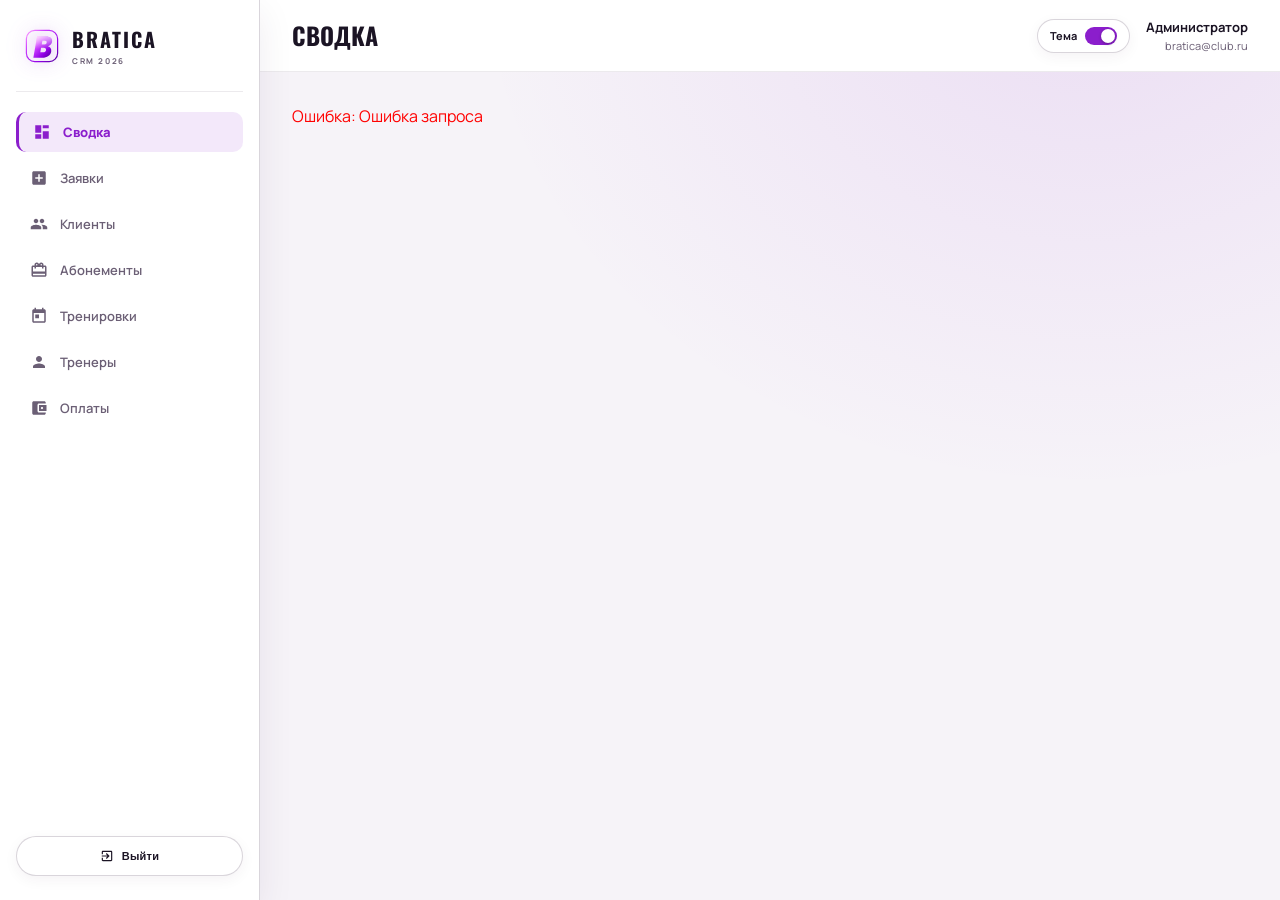
==== admin.html @ 7402205e "Update admin.html" ====
<!doctype html>
<html lang="ru" data-theme="dark">
<head>
<meta charset="utf-8">
<meta name="viewport" content="width=device-width,initial-scale=1">
<title>BRATICA CRM — Управление клубом</title>
<link rel="preconnect" href="https://fonts.googleapis.com">
<link href="https://fonts.googleapis.com/css2?family=Manrope:wght@400;500;600;700;800&family=Oswald:wght@500;600;700&display=swap" rel="stylesheet">
<link rel="stylesheet" href="/static/bratica-2026.css">
<style>
:root { --admin-sidebar-w: 260px; }
body.admin-body { display: flex; min-height: 100vh; margin: 0; background: var(--bg); color: var(--text); overflow-x: hidden; }
.side { width: var(--admin-sidebar-w); flex: none; background: var(--surface); border-right: 1px solid var(--line-strong); display: flex; flex-direction: column; padding: 24px 16px; min-height: 100vh; position: sticky; top: 0; box-shadow: var(--shadow-md); z-index: 20; }
.side-brand { display: flex; align-items: center; gap: 12px; text-decoration: none; color: var(--text); font-family: 'Oswald', sans-serif; font-size: 20px; font-weight: 700; letter-spacing: 0.1em; padding: 0 8px 24px; border-bottom: 1px solid var(--line); }
.side-brand img { width: 36px; height: 36px; filter: drop-shadow(0 0 10px var(--accent-glow)); }
.side-nav { display: flex; flex-direction: column; gap: 6px; margin-top: 20px; flex: 1; }
.side-nav button { display: flex; align-items: center; gap: 12px; width: 100%; padding: 11px 14px; background: transparent; border: 0; border-radius: var(--radius-sm); color: var(--muted); font-family: inherit; font-size: 13px; font-weight: 600; cursor: pointer; text-align: left; transition: all 0.2s var(--ease); }
.side-nav button:hover { background: var(--surface-2); color: var(--text); }
.side-nav button.active { background: var(--accent-soft) !important; color: var(--accent) !important; font-weight: 800; border-left: 3px solid var(--accent); }
.side-nav button svg { width: 18px; height: 18px; flex: none; fill: currentColor; }
.main-area { flex: 1; min-width: 0; display: flex; flex-direction: column; }
.top-bar { height: 72px; display: flex; align-items: center; justify-content: space-between; padding: 0 32px; border-bottom: 1px solid var(--line); background: var(--header-bg); position: sticky; top: 0; z-index: 10; backdrop-filter: blur(12px); }
.content-box { padding: 32px; flex: 1; }
.user-panel { display: flex; align-items: center; gap: 16px; }
.user-info { display: flex; flex-direction: column; text-align: right; font-size: 12px; }
.user-info b { color: var(--text); font-size: 13px; }
.user-info span { color: var(--muted); font-size: 11px; }

/* Кастомные SVG-иконки для действий в таблицах */
.icon-btn {
  display: inline-flex;
  align-items: center;
  justify-content: center;
  width: 34px;
  height: 34px;
  border-radius: var(--radius-sm);
  background: var(--surface-2);
  border: 1px solid var(--line-strong);
  color: var(--text);
  cursor: pointer;
  transition: all 0.2s var(--ease);
}
.icon-btn:hover {
  background: var(--accent-soft);
  border-color: var(--accent);
  color: var(--accent);
  transform: translateY(-1px);
}
.icon-btn svg {
  width: 16px;
  height: 16px;
  fill: currentColor;
}

.dash-grid { display: grid; grid-template-columns: repeat(auto-fit, minmax(200px, 1fr)); gap: 16px; margin-bottom: 30px; }
.dash-card { background: var(--surface); border: 1px solid var(--line-strong); border-radius: var(--radius-md); padding: 20px; box-shadow: var(--shadow-sm); transition: transform 0.2s var(--ease); }
.dash-card:hover { transform: translateY(-2px); border-color: var(--accent); }
.dash-card small { font-size: 11px; color: var(--muted); font-weight: 700; text-transform: uppercase; letter-spacing: 0.05em; display: flex; align-items: center; gap: 8px; }
.dash-card small svg { width: 14px; height: 14px; fill: var(--accent); }
.dash-card b { display: block; font-family: 'Oswald', sans-serif; font-size: 32px; margin-top: 8px; color: var(--accent); }

.table-wrap { border: 1px solid var(--line-strong); border-radius: var(--radius-md); background: var(--surface); box-shadow: var(--shadow-md); overflow: hidden; }
.table { width: 100%; border-collapse: collapse; text-align: left; font-size: 13px; }
.table th { background: var(--surface-2); color: var(--accent); padding: 14px 18px; font-weight: 800; text-transform: uppercase; font-size: 11px; letter-spacing: 0.05em; border-bottom: 1px solid var(--line); }
.table td { padding: 14px 18px; border-bottom: 1px solid var(--line); color: var(--text); }
.table tbody tr:hover { background: var(--accent-soft); }

.modal-overlay { position: fixed; inset: 0; background: rgba(0, 0, 0, 0.7); backdrop-filter: blur(6px); display: flex; align-items: center; justify-content: center; z-index: 100; padding: 20px; }
.modal-box { background: var(--surface); border: 1px solid var(--line-strong); border-radius: var(--radius-lg); width: min(540px, 100%); max-height: 90vh; overflow-y: auto; box-shadow: var(--shadow-lg); padding: 30px; }
.modal-head { display: flex; justify-content: space-between; align-items: center; margin-bottom: 22px; }
.modal-head h3 { margin: 0; font-family: 'Oswald', sans-serif; font-size: 24px; text-transform: uppercase; color: var(--text); }
.modal-close { background: transparent; border: 0; color: var(--muted); font-size: 22px; cursor: pointer; }

@media (max-width: 800px) {
  body.admin-body { flex-direction: column; }
  .side { width: 100%; min-height: auto; position: static; }
  .content-box { padding: 18px; }
  .top-bar { padding: 0 18px; }
}
</style>
</head>
<body class="admin-body">

<aside class="side">
  <a class="side-brand" href="#dashboard">
    <img src="/static/bratica-mark.svg" alt="BRATICA">
    <span>BRATICA<small style="display:block;font-size:8px;font-family:Manrope;color:var(--muted);letter-spacing:0.2em">CRM 2026</small></span>
  </a>

  <nav class="side-nav" id="adminMenu">
    <button class="active" data-section="dashboard">
      <svg viewBox="0 0 24 24"><path d="M3 13h8V3H3v10zm0 8h8v-6H3v6zm10 0h8V11h-8v10zm0-18v4h8V3h-8z"/></svg>
      Сводка
    </button>
    <button data-section="applications">
      <svg viewBox="0 0 24 24"><path d="M19 3H5c-1.1 0-2 .9-2 2v14c0 1.1.9 2 2 2h14c1.1 0 2-.9 2-2V5c0-1.1-.9-2-2-2zm-2 10h-4v4h-2v-4H7v-2h4V7h2v4h4v2z"/></svg>
      Заявки
    </button>
    <button data-section="clients">
      <svg viewBox="0 0 24 24"><path d="M16 11c1.66 0 2.99-1.34 2.99-3S17.66 5 16 5c-1.66 0-3 1.34-3 3s1.34 3 3 3zm-8 0c1.66 0 2.99-1.34 2.99-3S9.66 5 8 5C6.34 5 5 6.34 5 8s1.34 3 3 3zm0 2c-2.33 0-7 1.17-7 3.5V19h14v-2.5c0-2.33-4.67-3.5-7-3.5zm8 0c-.29 0-.62.02-.97.05 1.16.84 1.97 1.97 1.97 3.45V19h6v-2.5c0-2.33-4.67-3.5-7-3.5z"/></svg>
      Клиенты
    </button>
    <button data-section="subscriptions">
      <svg viewBox="0 0 24 24"><path d="M20 6h-2.18c.11-.31.18-.65.18-1 0-1.66-1.34-3-3-3-1.05 0-1.96.54-2.5 1.35l-.5.67-.5-.68C10.96 2.54 10.05 2 9 2 7.34 2 6 3.34 6 5c0 .35.07.69.18 1H4c-1.1 0-1.99.9-1.99 2L2 19c0 1.1.9 2 2 2h16c1.1 0 2-.9 2-2V8c0-1.1-.9-2-2-2zm-5-2c.55 0 1 .45 1 1s-.45 1-1 1-1-.45-1-1 .45-1 1-1zM9 4c.55 0 1 .45 1 1s-.45 1-1 1-1-.45-1-1 .45-1 1-1zm11 15H4v-2h16v2zm0-5H4V8h2v2h2V8h8v2h2V8h2v6z"/></svg>
      Абонементы
    </button>
    <button data-section="trainings">
      <svg viewBox="0 0 24 24"><path d="M19 3h-1V1h-2v2H8V1H6v2H5c-1.1 0-2 .9-2 2v14c0 1.1.9 2 2 2h14c1.1 0 2-.9 2-2V5c0-1.1-.9-2-2-2zm0 16H5V8h14v11zM7 10h5v5H7z"/></svg>
      Тренировки
    </button>
    <button data-section="trainers">
      <svg viewBox="0 0 24 24"><path d="M12 12c2.21 0 4-1.79 4-4s-1.79-4-4-4-4 1.79-4 4 1.79 4 4 4zm0 2c-2.67 0-8 1.34-8 4v2h16v-2c0-2.66-5.33-4-8-4z"/></svg>
      Тренеры
    </button>
    <button data-section="payments">
      <svg viewBox="0 0 24 24"><path d="M21 18v1c0 1.1-.9 2-2 2H5c-1.11 0-2-.9-2-2V5c0-1.1.89-2 2-2h14c1.1 0 2 .9 2 2v1h-9c-1.11 0-2 .9-2 2v8c0 1.1.89 2 2 2h9zm-9-2h10V8H12v8zm4-2.5c-.83 0-1.5-.67-1.5-1.5s.67-1.5 1.5-1.5 1.5.67 1.5 1.5-.67 1.5-1.5 1.5z"/></svg>
      Оплаты
    </button>
  </nav>

  <form method="post" action="/admin/logout" style="margin-top:auto">
    <button class="btn secondary" style="width:100%;font-size:11px;display:flex;align-items:center;justify-content:center;gap:8px" type="submit">
      <svg style="width:14px;height:14px;fill:currentColor" viewBox="0 0 24 24"><path d="M10.09 15.59L11.5 17l5-5-5-5-1.41 1.41L12.67 11H3v2h9.67l-2.58 2.59zM19 3H5c-1.11 0-2 .9-2 2v4h2V5h14v14H5v-4H3v4c0 1.1.89 2 2 2h14c1.1 0 2-.9 2-2V5c0-1.1-.9-2-2-2z"/></svg>
      Выйти
    </button>
  </form>
</aside>

<div class="main-area">
  <header class="top-bar">
    <h2 id="pageTitle" style="font-family:Oswald;font-size:24px;text-transform:uppercase;margin:0">Сводка</h2>

    <div class="user-panel">
      <button class="theme-toggle" id="adminThemeToggle" type="button" aria-label="Переключить тему">
        <span>Тема</span>
        <i class="theme-track"></i>
      </button>

      <div class="user-info">
        <b id="userName">Администратор</b>
        <span id="userEmail">bratica@club.ru</span>
      </div>
    </div>
  </header>

  <main class="content-box" id="mainContent"></main>
</div>

<div id="modalContainer"></div>

<script>
const $=s=>document.querySelector(s);
const root=document.documentElement;

const themeToggle=$('#adminThemeToggle');
function setTheme(t){
  root.dataset.theme=t;
  document.body.classList.toggle('light', t==='light');
  themeToggle.classList.toggle('light', t==='light');
  localStorage.setItem('bratica-theme', t);
}
setTheme(localStorage.getItem('bratica-theme') || (matchMedia('(prefers-color-scheme: light)').matches?'light':'dark'));
themeToggle.onclick=()=>setTheme(root.dataset.theme==='light'?'dark':'light');

async function api(url, opts={}){
  const res = await fetch(url, { credentials:'include', headers:{'Content-Type':'application/json'}, ...opts });
  if(!res.ok){
    const err = await res.json().catch(()=>({detail:'Ошибка запроса'}));
    throw new Error(err.detail || 'Не удалось выполнить операцию');
  }
  return res.json();
}

function esc(str){
  if(!str) return '';
  return String(str).replace(/[&<>"']/g, m=>({'&':'&amp;','<':'&lt;','>':'&gt;','"':'&quot;',"'":'&#39;'}[m]));
}

function closeModal(){ $('#modalContainer').innerHTML=''; }

function openModal(title, formHtml, onSubmit){
  $('#modalContainer').innerHTML = `
    <div class="modal-overlay" onclick="if(event.target===this)closeModal()">
      <div class="modal-box">
        <div class="modal-head">
          <h3>${title}</h3>
          <button class="modal-close" onclick="closeModal()">✕</button>
        </div>
        <form id="activeModalForm">
          <div class="fields" style="display:grid;gap:14px">
            ${formHtml}
          </div>
          <div style="display:flex;gap:12px;margin-top:22px">
            <button class="btn" type="submit" style="flex:1">Сохранить</button>
            <button class="btn secondary" type="button" onclick="closeModal()">Отмена</button>
          </div>
        </form>
      </div>
    </div>
  `;
  $('#activeModalForm').onsubmit = async e => {
    e.preventDefault();
    const data = Object.fromEntries(new FormData(e.target));
    try {
      await onSubmit(data);
      closeModal();
      loadActiveSection();
    } catch(err){
      alert(err.message);
    }
  };
}

let currentSection = 'dashboard';

$('#adminMenu').onclick = e => {
  const btn = e.target.closest('[data-section]');
  if(!btn) return;
  document.querySelectorAll('#adminMenu button').forEach(b=>b.classList.remove('active'));
  btn.classList.add('active');
  currentSection = btn.dataset.section;
  loadActiveSection();
};

async function loadActiveSection(){
  const main = $('#mainContent');
  $('#pageTitle').textContent = document.querySelector(`[data-section="${currentSection}"]`).textContent.trim().replace(/^[^\s]+\s/,'');
  main.innerHTML = '<div style="color:var(--muted)">Загрузка данных...</div>';

  try {
    if(currentSection === 'dashboard') await renderDashboard(main);
    if(currentSection === 'applications') await renderApplications(main);
    if(currentSection === 'clients') await renderClients(main);
    if(currentSection === 'subscriptions') await renderSubscriptions(main);
    if(currentSection === 'trainings') await renderTrainings(main);
    if(currentSection === 'trainers') await renderTrainers(main);
    if(currentSection === 'payments') await renderPayments(main);
  } catch(err){
    main.innerHTML = `<div style="color:red">Ошибка: ${esc(err.message)}</div>`;
  }
}

async function renderDashboard(c){
  const d = await api('/api/admin/dashboard');
  c.innerHTML = `
    <div class="dash-grid">
      <div class="dash-card"><small><svg viewBox="0 0 24 24"><path d="M19 3H5c-1.1 0-2 .9-2 2v14c0 1.1.9 2 2 2h14c1.1 0 2-.9 2-2V5c0-1.1-.9-2-2-2z"/></svg>Новые заявки</small><b>${d.applications_new}</b></div>
      <div class="dash-card"><small><svg viewBox="0 0 24 24"><path d="M16 11c1.66 0 2.99-1.34 2.99-3S17.66 5 16 5c-1.66 0-3 1.34-3 3s1.34 3 3 3z"/></svg>Активные клиенты</small><b>${d.clients_active}</b></div>
      <div class="dash-card"><small><svg viewBox="0 0 24 24"><path d="M20 6h-2.18c.11-.31.18-.65.18-1 0-1.66-1.34-3-3-3-1.05 0-1.96.54-2.5 1.35l-.5.67-.5-.68C10.96 2.54 10.05 2 9 2 7.34 2 6 3.34 6 5c0 .35.07.69.18 1H4c-1.1 0-1.99.9-1.99 2L2 19c0 1.1.9 2 2 2h16c1.1 0 2-.9 2-2V8c0-1.1-.9-2-2-2z"/></svg>Действующие абонементы</small><b>${d.subscriptions_active}</b></div>
      <div class="dash-card"><small><svg viewBox="0 0 24 24"><path d="M11.99 2C6.47 2 2 6.48 2 12s4.47 10 9.99 10C17.52 22 22 17.52 22 12S17.52 2 11.99 2z"/></svg>Посещений сегодня</small><b>${d.visits_today}</b></div>
    </div>
  `;
}

async function renderApplications(c){
  const list = await api('/api/admin/applications');
  c.innerHTML = `
    <div class="table-wrap">
      <table class="table">
        <thead>
          <tr>
            <th>Имя</th><th>Телефон</th><th>Направление</th><th>Статус</th><th style="text-align:right">Действия</th>
          </tr>
        </thead>
        <tbody>
          ${list.map(a=>`
            <tr>
              <td><b>${esc(a.name)}</b></td>
              <td>${esc(a.phone)}</td>
              <td>${esc(a.direction)}</td>
              <td><span style="color:var(--accent);font-weight:700">${esc(a.status)}</span></td>
              <td style="text-align:right">
                <div style="display:inline-flex;gap:8px">
                  <button class="icon-btn" title="Редактировать" onclick="editApp(${a.id})">
                    <svg viewBox="0 0 24 24"><path d="M3 17.25V21h3.75L17.81 9.94l-3.75-3.75L3 17.25zM20.71 7.04c.39-.39.39-1.02 0-1.41l-2.34-2.34c-.39-.39-1.02-.39-1.41 0l-1.83 1.83 3.75 3.75 1.83-1.83z"/></svg>
                  </button>
                  <button class="btn small" onclick="convertApp(${a.id})">В клиенты ↗</button>
                </div>
              </td>
            </tr>
          `).join('') || '<tr><td colspan="5" style="text-align:center;color:var(--muted)">Заявок нет</td></tr>'}
        </tbody>
      </table>
    </div>
  `;
}

window.editApp = async id => {
  const list = await api('/api/admin/applications');
  const a = list.find(x=>x.id===id);
  if(!a) return;
  openModal('Редактировать заявку', `
    <div class="field"><label>Имя</label><input name="name" required value="${esc(a.name)}"></div>
    <div class="field"><label>Телефон</label><input name="phone" required value="${esc(a.phone)}"></div>
    <div class="field"><label>Направление</label><input name="direction" required value="${esc(a.direction)}"></div>
    <div class="field"><label>Статус</label>
      <select name="status">
        ${['new','contacted','booked','completed','cancelled'].map(s=>`<option value="${s}" ${a.status===s?'selected':''}>${s}</option>`).join('')}
      </select>
    </div>
    <div class="field full"><label>Заметка</label><textarea name="admin_note">${esc(a.admin_note||'')}</textarea></div>
  `, d => api(`/api/admin/applications/${id}`, {method:'PATCH', body:JSON.stringify(d)}));
};

window.convertApp = async id => {
  if(!confirm('Перевести заявку в действующего клиента?')) return;
  await api(`/api/admin/applications/${id}/convert`, {method:'POST'});
  alert('Клиент создан!');
  loadActiveSection();
};

async function renderClients(c){
  const list = await api('/api/admin/clients');
  c.innerHTML = `
    <div style="display:flex;justify-content:flex-end;margin-bottom:16px">
      <button class="btn small" onclick="createClient()">+ Новый клиент</button>
    </div>
    <div class="table-wrap">
      <table class="table">
        <thead><tr><th>ФИО</th><th>Телефон</th><th>Статус</th><th>Абонемент</th><th style="text-align:right">Действия</th></tr></thead>
        <tbody>
          ${list.map(cl=>`
            <tr>
              <td><b>${esc(cl.name)}</b></td>
              <td>${esc(cl.phone)}</td>
              <td>${esc(cl.status)}</td>
              <td>${esc(cl.subscription_name || 'Нет')}</td>
              <td style="text-align:right">
                <button class="icon-btn" title="Редактировать" onclick="editClient(${cl.id})">
                  <svg viewBox="0 0 24 24"><path d="M3 17.25V21h3.75L17.81 9.94l-3.75-3.75L3 17.25zM20.71 7.04c.39-.39.39-1.02 0-1.41l-2.34-2.34c-.39-.39-1.02-.39-1.41 0l-1.83 1.83 3.75 3.75 1.83-1.83z"/></svg>
                </button>
              </td>
            </tr>
          `).join('') || '<tr><td colspan="5" style="text-align:center">Клиентов пока нет</td></tr>'}
        </tbody>
      </table>
    </div>
  `;
}

window.createClient = () => {
  openModal('Новый клиент', `
    <div class="field"><label>ФИО *</label><input name="name" required></div>
    <div class="field"><label>Телефон *</label><input name="phone" required></div>
    <div class="field"><label>Статус</label>
      <select name="status"><option value="active">Активен</option><option value="frozen">Заморожен</option></select>
    </div>
    <div class="field full"><label>Заметка</label><textarea name="note"></textarea></div>
  `, d => api('/api/admin/clients', {method:'POST', body:JSON.stringify(d)}));
};

window.editClient = async id => {
  const {client} = await api(`/api/admin/clients/${id}`);
  openModal('Редактировать клиента', `
    <div class="field"><label>ФИО *</label><input name="name" required value="${esc(client.name)}"></div>
    <div class="field"><label>Телефон *</label><input name="phone" required value="${esc(client.phone)}"></div>
    <div class="field"><label>Статус</label>
      <select name="status">
        <option value="active" ${client.status==='active'?'selected':''}>Активен</option>
        <option value="frozen" ${client.status==='frozen'?'selected':''}>Заморожен</option>
        <option value="archived" ${client.status==='archived'?'selected':''}>Архив</option>
      </select>
    </div>
    <div class="field full"><label>Заметка</label><textarea name="note">${esc(client.note||'')}</textarea></div>
  `, d => api(`/api/admin/clients/${id}`, {method:'PATCH', body:JSON.stringify(d)}));
};

async function renderSubscriptions(c){
  const list = await api('/api/admin/subscriptions');
  c.innerHTML = `
    <div class="table-wrap">
      <table class="table">
        <thead><tr><th>Клиент</th><th>Название</th><th>Остаток</th><th>Период</th><th style="text-align:right">Действия</th></tr></thead>
        <tbody>
          ${list.map(s=>`
            <tr>
              <td><b>${esc(s.client_name)}</b></td>
              <td>${esc(s.name)}</td>
              <td>${s.lessons_left!==null?s.lessons_left:'∞'}</td>
              <td>${s.starts_at} — ${s.ends_at}</td>
              <td style="text-align:right">
                <button class="icon-btn" title="Редактировать" onclick="editSub(${s.id})">
                  <svg viewBox="0 0 24 24"><path d="M3 17.25V21h3.75L17.81 9.94l-3.75-3.75L3 17.25zM20.71 7.04c.39-.39.39-1.02 0-1.41l-2.34-2.34c-.39-.39-1.02-.39-1.41 0l-1.83 1.83 3.75 3.75 1.83-1.83z"/></svg>
                </button>
              </td>
            </tr>
          `).join('') || '<tr><td colspan="5" style="text-align:center">Нет абонементов</td></tr>'}
        </tbody>
      </table>
    </div>
  `;
}

window.editSub = async id => {
  const list = await api('/api/admin/subscriptions');
  const s = list.find(x=>x.id===id);
  openModal('Редактировать абонемент', `
    <div class="field"><label>Название</label><input name="name" required value="${esc(s.name)}"></div>
    <div class="field"><label>Остаток занятий</label><input type="number" name="lessons_left" value="${s.lessons_left||''}"></div>
    <div class="field"><label>Дата окончания</label><input type="date" name="ends_at" required value="${s.ends_at}"></div>
    <div class="field full"><label>Заметка</label><textarea name="note">${esc(s.note||'')}</textarea></div>
  `, d => api(`/api/admin/subscriptions/${id}`, {method:'PATCH', body:JSON.stringify(d)}));
};

async function renderTrainers(c){
  const list = await api('/api/admin/trainers');
  c.innerHTML = `
    <div class="table-wrap">
      <table class="table">
        <thead><tr><th>Имя</th><th>Телефон</th><th>Направление</th><th style="text-align:right">Действия</th></tr></thead>
        <tbody>
          ${list.map(t=>`
            <tr>
              <td><b>${esc(t.name)}</b></td>
              <td>${esc(t.phone||'—')}</td>
              <td>${esc(t.direction||'—')}</td>
              <td style="text-align:right">
                <button class="icon-btn" title="Редактировать" onclick="editTrainer(${t.id})">
                  <svg viewBox="0 0 24 24"><path d="M3 17.25V21h3.75L17.81 9.94l-3.75-3.75L3 17.25zM20.71 7.04c.39-.39.39-1.02 0-1.41l-2.34-2.34c-.39-.39-1.02-.39-1.41 0l-1.83 1.83 3.75 3.75 1.83-1.83z"/></svg>
                </button>
              </td>
            </tr>
          `).join('') || '<tr><td colspan="4" style="text-align:center">Нет тренеров</td></tr>'}
        </tbody>
      </table>
    </div>
  `;
}

window.editTrainer = async id => {
  const list = await api('/api/admin/trainers');
  const t = list.find(x=>x.id===id);
  openModal('Редактировать тренера', `
    <div class="field"><label>Имя</label><input name="name" required value="${esc(t.name)}"></div>
    <div class="field"><label>Телефон</label><input name="phone" value="${esc(t.phone||'')}"></div>
    <div class="field"><label>Направление</label><input name="direction" value="${esc(t.direction||'')}"></div>
    <div class="field full"><label>Заметка</label><textarea name="note">${esc(t.note||'')}</textarea></div>
  `, d => api(`/api/admin/trainers/${id}`, {method:'PATCH', body:JSON.stringify(d)}));
};

async function renderPayments(c){
  const list = await api('/api/admin/payments');
  c.innerHTML = `
    <div class="table-wrap">
      <table class="table">
        <thead><tr><th>Клиент</th><th>Сумма</th><th>Дата</th><th>Метод</th><th style="text-align:right">Действия</th></tr></thead>
        <tbody>
          ${list.map(p=>`
            <tr>
              <td><b>${esc(p.client_name)}</b></td>
              <td><b style="color:var(--accent)">${p.amount} ₽</b></td>
              <td>${p.payment_date}</td>
              <td>${p.method}</td>
              <td style="text-align:right">
                <button class="icon-btn" title="Редактировать" onclick="editPay(${p.id})">
                  <svg viewBox="0 0 24 24"><path d="M3 17.25V21h3.75L17.81 9.94l-3.75-3.75L3 17.25zM20.71 7.04c.39-.39.39-1.02 0-1.41l-2.34-2.34c-.39-.39-1.02-.39-1.41 0l-1.83 1.83 3.75 3.75 1.83-1.83z"/></svg>
                </button>
              </td>
            </tr>
          `).join('') || '<tr><td colspan="5" style="text-align:center">Нет оплат</td></tr>'}
        </tbody>
      </table>
    </div>
  `;
}

window.editPay = async id => {
  const list = await api('/api/admin/payments');
  const p = list.find(x=>x.id===id);
  openModal('Редактировать оплату', `
    <div class="field"><label>Сумма (₽)</label><input type="number" step="any" name="amount" required value="${p.amount}"></div>
    <div class="field"><label>Дата</label><input type="date" name="payment_date" required value="${p.payment_date}"></div>
    <div class="field full"><label>Заметка</label><textarea name="note">${esc(p.note||'')}</textarea></div>
  `, d => api(`/api/admin/payments/${id}`, {method:'PATCH', body:JSON.stringify(d)}));
};

async function renderTrainings(c){
  const list = await api('/api/admin/trainings');
  c.innerHTML = `
    <div class="table-wrap">
      <table class="table">
        <thead><tr><th>Занятие</th><th>Тренер</th><th>Дата и время</th><th>Зал</th><th style="text-align:right">Действия</th></tr></thead>
        <tbody>
          ${list.map(tr=>`
            <tr>
              <td><b>${esc(tr.title)}</b></td>
              <td>${esc(tr.trainer_name||'—')}</td>
              <td>${tr.training_date} ${tr.start_time.slice(0,5)}–${tr.end_time.slice(0,5)}</td>
              <td>${esc(tr.room||'Основной')}</td>
              <td style="text-align:right">
                <button class="icon-btn" title="Редактировать" onclick="editTr(${tr.id})">
                  <svg viewBox="0 0 24 24"><path d="M3 17.25V21h3.75L17.81 9.94l-3.75-3.75L3 17.25zM20.71 7.04c.39-.39.39-1.02 0-1.41l-2.34-2.34c-.39-.39-1.02-.39-1.41 0l-1.83 1.83 3.75 3.75 1.83-1.83z"/></svg>
                </button>
              </td>
            </tr>
          `).join('') || '<tr><td colspan="5" style="text-align:center">Нет тренировок</td></tr>'}
        </tbody>
      </table>
    </div>
  `;
}

window.editTr = async id => {
  const list = await api('/api/admin/trainings');
  const tr = list.find(x=>x.id===id);
  openModal('Редактировать тренировку', `
    <div class="field"><label>Название</label><input name="title" required value="${esc(tr.title)}"></div>
    <div class="field"><label>Дата</label><input type="date" name="training_date" required value="${tr.training_date}"></div>
    <div class="field"><label>Время начала</label><input type="time" name="start_time" required value="${tr.start_time.slice(0,5)}"></div>
    <div class="field"><label>Время конца</label><input type="time" name="end_time" required value="${tr.end_time.slice(0,5)}"></div>
    <div class="field full"><label>Заметка</label><textarea name="note">${esc(tr.note||'')}</textarea></div>
  `, d => api(`/api/admin/trainings/${id}`,text=>{}, {method:'PATCH', body:JSON.stringify(d)}));
};

api('/api/admin/me').then(u=>{
  $('#userName').textContent = u.name || 'Администратор';
  $('#userEmail').textContent = u.email;
}).catch(()=>{});

loadActiveSection();
</script>
</body>
</html>
---- static/bratica-2026.css ----
/* ==========================================================================
   BRATICA 2026 — ULTIMATE MASTER DESIGN SYSTEM (PUBLIC SITE + CRM COMPATIBLE)
   ========================================================================== */

:root {
  color-scheme: dark;
  --bg: #09070d;
  --surface: #141019;
  --surface-2: #1c1524;
  --surface-3: #241a2f;
  --text: #faf7fc;
  --muted: #a89cb1;
  --line: rgba(255, 255, 255, 0.08);
  --line-strong: rgba(255, 255, 255, 0.16);
  --accent: #bd43ff;
  --accent-2: #7c12d4;
  --accent-soft: rgba(189, 67, 255, 0.14);
  --accent-glow: rgba(189, 67, 255, 0.4);
  --header-bg: #09070df2;
  --shadow-sm: 0 4px 14px rgba(0, 0, 0, 0.25);
  --shadow-md: 0 12px 34px rgba(0, 0, 0, 0.4);
  --shadow-lg: 0 24px 60px rgba(0, 0, 0, 0.55);
  --shadow-glow: 0 10px 30px rgba(189, 67, 255, 0.28);
  --radius-sm: 10px;
  --radius-md: 16px;
  --radius-lg: 24px;
  --radius-pill: 9999px;
  --ease: cubic-bezier(0.2, 0.8, 0.2, 1);
}

:root[data-theme="light"] {
  color-scheme: light;
  --bg: #f6f3f8;
  --surface: #ffffff;
  --surface-2: #efe8f4;
  --surface-3: #e3d9ec;
  --text: #1b1424;
  --muted: #6b5f75;
  --line: rgba(45, 25, 55, 0.09);
  --line-strong: rgba(45, 25, 55, 0.18);
  --accent: #8b1ecc;
  --accent-2: #650fa0;
  --accent-soft: rgba(139, 30, 204, 0.1);
  --accent-glow: rgba(139, 30, 204, 0.32);
  --header-bg: #fffffffa;
  --shadow-sm: 0 4px 14px rgba(50, 25, 65, 0.05);
  --shadow-md: 0 12px 34px rgba(50, 25, 65, 0.08);
  --shadow-lg: 0 24px 60px rgba(50, 25, 65, 0.12);
  --shadow-glow: 0 10px 30px rgba(139, 30, 204, 0.2);
}

*, *::before, *::after {
  box-sizing: border-box;
}

html {
  scroll-behavior: smooth;
  scroll-padding-top: 86px;
}

body {
  margin: 0;
  background: var(--bg);
  color: var(--text);
  font-family: 'Manrope', -apple-system, BlinkMacSystemFont, 'Segoe UI', Roboto, sans-serif;
  line-height: 1.55;
  -webkit-font-smoothing: antialiased;
  -moz-osx-font-smoothing: grayscale;
  transition: background-color 0.35s var(--ease), color 0.35s var(--ease);
}

::selection {
  background: var(--accent);
  color: #ffffff;
}

:focus-visible {
  outline: 2px solid var(--accent) !important;
  outline-offset: 3px;
}

.wrap {
  width: min(1180px, calc(100% - 40px));
  margin-inline: auto;
}

/* ==========================================================================
   HEADER & NAVIGATION
   ========================================================================== */
.top {
  height: 72px;
  position: sticky;
  top: 0;
  z-index: 50;
  background: var(--header-bg) !important;
  backdrop-filter: blur(14px);
  -webkit-backdrop-filter: blur(14px);
  border-bottom: 1px solid var(--line);
  transition: background-color 0.35s var(--ease), border-color 0.35s var(--ease);
}

.nav {
  height: 100%;
  display: flex;
  align-items: center;
  gap: 24px;
}

.brand {
  display: flex;
  align-items: center;
  gap: 12px;
  margin-right: auto;
  color: var(--text);
  text-decoration: none;
  font-family: 'Oswald', sans-serif;
  font-weight: 700;
  font-size: 22px;
  letter-spacing: 0.1em;
}

.brand-logo {
  display: block;
  width: 42px !important;
  height: 42px !important;
  min-width: 42px !important;
  flex: none;
  /* Убрали тяжелую темную тень снизу, оставили чистое равномерное свечение */
  filter: drop-shadow(0 0 10px rgba(189, 67, 255, 0.45));
  transition: transform .35s cubic-bezier(0.175, 0.885, 0.32, 1.275), filter .3s;
}

.brand:hover .brand-logo {
  transform: scale(1.08) rotate(-4deg);
  filter: drop-shadow(0 0 16px rgba(189, 67, 255, 0.75));
}

.brand span {
  display: flex;
  flex-direction: column;
  line-height: 1.05;
}

.brand small {
  display: block;
  font-family: 'Manrope', sans-serif;
  font-weight: 700;
  font-size: 8px;
  letter-spacing: 0.3em;
  color: var(--muted);
  margin-top: 3px;
}

.navlinks {
  display: flex;
  align-items: center;
  gap: clamp(14px, 2.2vw, 28px);
  font-size: 13px;
  font-weight: 600;
  color: var(--muted);
}

.navlinks a {
  color: inherit;
  text-decoration: none;
  position: relative;
  padding: 6px 0;
  transition: color 0.25s var(--ease);
}

.navlinks a::after {
  content: "";
  position: absolute;
  left: 0;
  bottom: 0;
  width: 0;
  height: 2px;
  background: linear-gradient(90deg, var(--accent), var(--accent-2));
  transition: width 0.25s var(--ease);
  border-radius: 2px;
}

.navlinks a:hover {
  color: var(--accent);
}

.navlinks a:hover::after {
  width: 100%;
}

/* Theme Switcher Toggle */
.theme-toggle {
  flex: none;
  display: inline-flex;
  align-items: center;
  gap: 8px;
  border: 1px solid var(--line-strong);
  background: var(--surface);
  color: var(--text);
  border-radius: var(--radius-pill);
  padding: 7px 12px;
  font-family: inherit;
  font-weight: 700;
  font-size: 11px;
  cursor: pointer;
  box-shadow: var(--shadow-sm);
  transition: transform 0.2s var(--ease), border-color 0.2s, background 0.25s;
}

.theme-toggle:hover {
  transform: translateY(-1px);
  border-color: var(--accent);
}

.theme-track {
  width: 32px;
  height: 18px;
  border-radius: var(--radius-pill);
  background: var(--surface-3);
  position: relative;
  transition: background 0.25s var(--ease);
}

.theme-track::after {
  content: "";
  position: absolute;
  left: 2px;
  top: 2px;
  width: 14px;
  height: 14px;
  border-radius: 50%;
  background: #ffffff;
  box-shadow: 0 1px 3px rgba(0, 0, 0, 0.3);
  transition: transform 0.25s var(--ease);
}

.theme-toggle.light .theme-track {
  background: var(--accent);
}

.theme-toggle.light .theme-track::after {
  transform: translateX(14px);
}

/* ==========================================================================
   BUTTONS & CTAs
   ========================================================================== */
.cta, .btn {
  display: inline-flex;
  align-items: center;
  justify-content: center;
  gap: 8px;
  padding: 12px 22px;
  border: 0;
  border-radius: var(--radius-pill);
  background: linear-gradient(110deg, var(--accent-2), var(--accent));
  color: #ffffff !important;
  text-decoration: none;
  font-weight: 800;
  font-size: 12.5px;
  letter-spacing: 0.02em;
  box-shadow: var(--shadow-glow);
  cursor: pointer;
  transition: transform 0.22s var(--ease), filter 0.2s, box-shadow 0.22s;
}

.cta:hover, .btn:hover {
  transform: translateY(-2px);
  filter: brightness(1.1);
  box-shadow: 0 14px 36px var(--accent-glow);
}

.btn.secondary {
  background: var(--surface);
  border: 1px solid var(--line-strong);
  box-shadow: var(--shadow-sm);
  color: var(--text) !important;
}

.btn.secondary:hover {
  border-color: var(--accent);
  background: var(--surface-2);
}

.btn.small {
  padding: 7px 14px;
  font-size: 11px;
}

.menu {
  display: none;
  background: var(--surface);
  color: var(--text);
  border: 1px solid var(--line);
  border-radius: var(--radius-sm);
  padding: 8px 11px;
  cursor: pointer;
}

/* ==========================================================================
   HERO SECTION
   ========================================================================== */
.hero {
  min-height: 680px;
  display: flex;
  align-items: center;
  position: relative;
  isolation: isolate;
  overflow: hidden;
  color: #ffffff;
  background: radial-gradient(ellipse at 78% 30%, rgba(189, 67, 255, 0.28), transparent 45%),
              linear-gradient(135deg, #09060e, #1a0f28 58%, #08050c);
}

.hero::before {
  content: "";
  position: absolute;
  inset: 0;
  z-index: -2;
  background-image: linear-gradient(90deg, rgba(9, 6, 14, 0.95) 0%, rgba(9, 6, 14, 0.76) 45%, rgba(9, 6, 14, 0.3) 100%),
                    linear-gradient(0deg, #09060e, transparent 45%),
                    url('/static/images/gym-dark.jpg');
  background-position: center 48%;
  background-size: cover;
}

.hero-content {
  max-width: 740px;
  animation: hero-enter 0.8s var(--ease) both;
}

.eyebrow, .kicker {
  display: inline-block;
  font-size: 11px;
  letter-spacing: 0.22em;
  text-transform: uppercase;
  color: #e49aff;
  font-weight: 800;
  margin-bottom: 8px;
}

.hero h1 {
  font-family: 'Oswald', sans-serif;
  font-weight: 700;
  font-size: clamp(58px, 9vw, 112px);
  line-height: 0.92;
  margin: 18px 0;
  text-transform: uppercase;
  color: #ffffff;
}

.hero h1 em {
  font-style: normal;
  color: #d668ff;
  text-shadow: 0 0 34px rgba(214, 104, 255, 0.5);
}

.hero p {
  max-width: 560px;
  color: #eae3f0;
  font-size: 15.5px;
  line-height: 1.6;
  margin: 0;
}

.actions {
  display: flex;
  gap: 14px;
  flex-wrap: wrap;
  margin-top: 28px;
}

.subnote {
  color: #b7a8c3;
  font-size: 11.5px;
  margin-top: 18px;
}

/* ==========================================================================
   METRICS BAR
   ========================================================================== */
.metrics {
  position: relative;
  z-index: 10;
  display: grid;
  grid-template-columns: repeat(3, minmax(0, 1fr));
  background: var(--surface);
  border: 1px solid var(--line-strong);
  border-radius: var(--radius-lg);
  margin-top: -26px;
  box-shadow: var(--shadow-lg);
}

.metric {
  padding: 22px 28px;
  border-right: 1px solid var(--line);
  transition: background-color 0.25s var(--ease);
}

.metric:first-child { border-radius: var(--radius-lg) 0 0 var(--radius-lg); }
.metric:last-child { border-right: 0; border-radius: 0 var(--radius-lg) var(--radius-lg) 0; }
.metric:hover { background: var(--surface-2); }

.metric b {
  display: block;
  font-family: 'Oswald', sans-serif;
  font-weight: 600;
  font-size: 23px;
  color: var(--accent);
  text-transform: uppercase;
  letter-spacing: 0.04em;
}

.metric span {
  font-size: 11.5px;
  color: var(--muted);
}

/* ==========================================================================
   SECTIONS & HEADINGS
   ========================================================================== */
section {
  padding: 86px 0;
  position: relative;
}

.head {
  display: flex;
  justify-content: space-between;
  align-items: flex-end;
  gap: 28px;
  margin-bottom: 34px;
}

.head > div:first-child {
  display: flex;
  flex-direction: column;
  align-items: flex-start;
}

.head h2 {
  font-family: 'Oswald', sans-serif;
  font-weight: 600;
  font-size: clamp(40px, 5.2vw, 62px);
  line-height: 0.95;
  text-transform: uppercase;
  margin: 6px 0 0;
  color: var(--text);
  letter-spacing: 0.02em;
}

.head p {
  max-width: 460px;
  color: var(--muted);
  font-size: 13.5px;
  line-height: 1.6;
  margin: 0;
}

/* ==========================================================================
   DIRECTIONS (CARDS)
   ========================================================================== */
.directions {
  display: grid;
  grid-template-columns: repeat(4, minmax(0, 1fr));
  gap: 16px;
}

.direction {
  min-height: 310px;
  border-radius: var(--radius-lg);
  overflow: hidden;
  position: relative;
  isolation: isolate;
  display: flex;
  flex-direction: column;
  justify-content: flex-end;
  padding: 24px;
  border: 1px solid var(--line-strong);
  color: #ffffff;
  background: linear-gradient(150deg, #2a0f3d, #110a17);
  box-shadow: var(--shadow-md);
  transition: transform 0.3s var(--ease), border-color 0.3s, box-shadow 0.3s;
}

.direction:nth-child(2) { background: linear-gradient(150deg, #1c0e3a, #0f0917); }
.direction:nth-child(3) { background: linear-gradient(150deg, #330d42, #100a16); }
.direction:nth-child(4) { background: linear-gradient(150deg, #121e42, #090e1a); }

.direction::before {
  content: "";
  position: absolute;
  inset: 0;
  z-index: -1;
  background: radial-gradient(circle at 80% 20%, rgba(189, 67, 255, 0.22), transparent 60%);
  opacity: 0.6;
  transition: opacity 0.3s;
}

.direction:hover {
  transform: translateY(-6px);
  border-color: var(--accent);
  box-shadow: var(--shadow-lg), 0 16px 40px var(--accent-glow);
}

.direction:hover::before {
  opacity: 1;
}

.direction h3 {
  font-family: 'Oswald', sans-serif;
  font-weight: 600;
  font-size: 29px;
  text-transform: uppercase;
  margin: 0;
  color: #ffffff;
}

.direction p {
  font-size: 11.5px;
  color: #d6cbdc;
  margin: 6px 0 16px;
}

.direction a {
  font-size: 11.5px;
  color: #f1b3ff;
  font-weight: 800;
  text-decoration: none;
  display: inline-flex;
  align-items: center;
  gap: 4px;
  transition: gap 0.2s var(--ease);
}

.direction a:hover {
  gap: 8px;
}

/* ==========================================================================
   SCHEDULE (GRID)
   ========================================================================== */
.schedule-section {
  background: var(--surface-2);
}

.filters {
  display: flex;
  gap: 8px;
  flex-wrap: wrap;
  margin-bottom: 20px;
}

.filter {
  padding: 9px 18px;
  border: 1px solid var(--line-strong);
  background: var(--surface);
  border-radius: var(--radius-pill);
  color: var(--text);
  font-family: inherit;
  font-weight: 700;
  font-size: 11.5px;
  cursor: pointer;
  box-shadow: var(--shadow-sm);
  transition: background 0.2s, border-color 0.2s, color 0.2s, transform 0.2s;
}

.filter:hover {
  transform: translateY(-1px);
  border-color: var(--accent);
}

.filter.active {
  background: linear-gradient(110deg, var(--accent-2), var(--accent));
  border-color: transparent;
  color: #ffffff;
  box-shadow: var(--shadow-glow);
}

.schedule-wrap {
  border: 1px solid var(--line-strong);
  background: var(--surface);
  border-radius: var(--radius-lg);
  padding: 22px;
  box-shadow: var(--shadow-md);
}

.schedule {
  display: grid;
  grid-template-columns: repeat(6, minmax(150px, 1fr));
  gap: 12px;
  overflow-x: auto;
  padding: 4px 4px 10px;
  scrollbar-width: thin;
  scrollbar-color: var(--accent) var(--surface-2);
}

.day {
  background: var(--surface-2);
  border: 1px solid var(--line);
  border-radius: var(--radius-md);
  padding: 14px;
  min-height: 240px;
  transition: border-color 0.25s, box-shadow 0.25s;
}

.day:hover {
  border-color: var(--accent);
  box-shadow: var(--shadow-sm);
}

.day h3 {
  font-family: 'Oswald', sans-serif;
  font-weight: 600;
  font-size: 21px;
  color: var(--accent);
  border-bottom: 1px solid var(--line);
  margin: 0 0 10px;
  padding-bottom: 8px;
  letter-spacing: 0.04em;
}

.lesson {
  display: block;
  background: var(--surface);
  border: 1px solid var(--line);
  border-left: 3px solid var(--accent);
  border-radius: var(--radius-sm);
  padding: 10px;
  margin: 8px 0;
  text-decoration: none;
  box-shadow: var(--shadow-sm);
  transition: transform 0.2s var(--ease), border-color 0.2s, box-shadow 0.2s;
}

.lesson:hover {
  transform: translateY(-2px);
  border-color: var(--accent);
  box-shadow: var(--shadow-md);
}

.lesson time {
  display: block;
  font-size: 10.5px;
  color: var(--accent);
  font-weight: 800;
}

.lesson b {
  display: block;
  font-size: 11.5px;
  line-height: 1.35;
  color: var(--text);
  margin-top: 3px;
}

.lesson small {
  display: block;
  font-size: 9.5px;
  color: var(--muted);
  margin-top: 3px;
}

.note {
  font-size: 11.5px;
  color: var(--muted);
  margin: 16px 2px 0;
}

.note a {
  color: var(--accent) !important;
  text-decoration: none;
  font-weight: 700;
}

/* ==========================================================================
   PRICES (BALANCED 3 CARDS)
   ========================================================================== */
.prices {
  background: var(--surface-2);
}

.price-grid {
  display: grid;
  grid-template-columns: repeat(3, minmax(0, 1fr));
  align-items: stretch;
  gap: 20px;
}

.price {
  min-width: 0;
  display: flex;
  flex-direction: column;
  background: var(--surface);
  border: 1px solid var(--line-strong);
  border-radius: var(--radius-lg);
  padding: 28px;
  box-shadow: var(--shadow-md);
  transition: transform 0.3s var(--ease), border-color 0.3s, box-shadow 0.3s;
}

.price:hover {
  transform: translateY(-6px);
  border-color: var(--accent);
  box-shadow: var(--shadow-lg), 0 16px 40px var(--accent-glow);
}

.price h3 {
  font-family: 'Oswald', sans-serif;
  font-weight: 600;
  font-size: 24px;
  text-transform: uppercase;
  margin: 8px 0 18px;
  color: var(--text);
  letter-spacing: 0.02em;
}

.price-line {
  display: flex;
  justify-content: space-between;
  gap: 12px;
  border-bottom: 1px solid var(--line);
  padding: 10px 0;
  font-size: 12px;
  color: var(--muted);
}

.price-line b {
  white-space: nowrap;
  color: var(--text);
  font-weight: 800;
}

.price .btn {
  width: 100%;
  margin-top: auto;
  padding: 13px;
  font-size: 12px;
  transform: translateY(12px);
}

/* ==========================================================================
   TRANSFORM SECTION
   ========================================================================== */
.transform {
  display: grid;
  grid-template-columns: 1fr 0.85fr;
  border: 1px solid var(--line-strong);
  border-radius: var(--radius-lg);
  overflow: hidden;
  background: var(--surface);
  box-shadow: var(--shadow-lg);
}

.transform-copy {
  padding: 44px;
}

.transform h3 {
  font-family: 'Oswald', sans-serif;
  font-weight: 600;
  font-size: clamp(38px, 4.5vw, 52px);
  line-height: 0.95;
  margin: 14px 0;
  text-transform: uppercase;
  color: var(--text);
}

.transform h3 span {
  color: var(--accent);
}

.transform p {
  color: var(--muted);
  font-size: 13.5px;
  line-height: 1.6;
}

.transform-photo {
  min-height: 340px;
  background: linear-gradient(90deg, var(--surface) 0%, transparent 55%),
              url('/static/images/gym-bright.jpg') center/cover;
}

/* ==========================================================================
   TRAINERS & GALLERY
   ========================================================================== */
.trainers {
  display: grid;
  grid-template-columns: repeat(4, minmax(0, 1fr));
  gap: 16px;
}

.trainer {
  height: 440px;
  position: relative;
  overflow: hidden;
  border: 1px solid var(--line-strong);
  border-radius: var(--radius-md);
  background: linear-gradient(150deg, #260d36, #120b17);
  box-shadow: var(--shadow-md);
  transition: transform 0.3s var(--ease), border-color 0.3s, box-shadow 0.3s;
}

.trainer:hover {
  transform: translateY(-6px);
  border-color: var(--accent);
  box-shadow: var(--shadow-lg), 0 16px 40px var(--accent-glow);
}

.trainer img {
  display: block;
  width: 100%;
  height: 100%;
  object-fit: cover;
  object-position: center 20%;
  filter: brightness(0.9);
  transition: transform 0.45s var(--ease), filter 0.3s;
}

.trainer:hover img {
  transform: scale(1.04);
  filter: brightness(1);
}

.trainer::after {
  content: "";
  position: absolute;
  inset: 35% 0 0;
  background: linear-gradient(0deg, #09070df2 0%, rgba(9, 7, 13, 0) 70%);
  pointer-events: none;
}

.trainer-info {
  position: absolute;
  z-index: 2;
  bottom: 18px;
  left: 18px;
  right: 16px;
  color: #ffffff;
}

.trainer-info span {
  font-size: 9.5px;
  color: #e49aff;
  letter-spacing: 0.14em;
  text-transform: uppercase;
  font-weight: 800;
}

.trainer-info h3 {
  font-family: 'Oswald', sans-serif;
  font-weight: 600;
  font-size: 26px;
  text-transform: uppercase;
  margin: 4px 0;
  color: #ffffff;
}

.trainer-info p {
  font-size: 11.5px;
  margin: 0;
  color: #f0e6f5;
}

.trainer-info small {
  display: block;
  color: #d1c5d8;
  font-size: 9.5px;
  margin-top: 6px;
}

/* Gallery */
.gallery {
  display: grid;
  grid-template-columns: 1.2fr 0.8fr 0.8fr;
  grid-auto-rows: 200px;
  gap: 14px;
}

.gallery figure {
  margin: 0;
  border-radius: var(--radius-md);
  overflow: hidden;
  position: relative;
  background: var(--surface);
  box-shadow: var(--shadow-md);
}

.gallery figure:first-child { grid-row: span 2; }

.gallery img {
  display: block;
  width: 100%;
  height: 100%;
  object-fit: cover;
  transition: transform 0.45s var(--ease), filter 0.3s;
}

.gallery figure:hover img {
  transform: scale(1.045);
}

.gallery figcaption {
  position: absolute;
  left: 16px;
  bottom: 14px;
  font-size: 11px;
  font-weight: 800;
  color: #ffffff;
  text-shadow: 0 2px 8px rgba(0, 0, 0, 0.8);
}

/* ==========================================================================
   BOOKING & FORMS
   ========================================================================== */
.booking-section {
  background: var(--surface-2);
}

.booking {
  display: grid;
  grid-template-columns: 0.8fr 1.2fr;
  gap: 36px;
}

.booking h2 {
  font-family: 'Oswald', sans-serif;
  font-weight: 600;
  font-size: clamp(44px, 5.5vw, 62px);
  line-height: 0.94;
  text-transform: uppercase;
  margin: 14px 0;
  color: var(--text);
}

.booking-copy p {
  font-size: 13.5px;
  color: var(--muted);
  line-height: 1.6;
}

.facts {
  display: grid;
  gap: 12px;
  margin-top: 24px;
  font-size: 13px;
}

.facts a {
  color: var(--text);
  text-decoration: none;
  transition: color 0.2s;
}

.facts a:hover {
  color: var(--accent);
}

.form {
  background: var(--surface);
  border: 1px solid var(--line-strong);
  border-radius: var(--radius-lg);
  padding: 28px;
  box-shadow: var(--shadow-lg);
}

.fields {
  display: grid;
  grid-template-columns: 1fr 1fr;
  gap: 14px;
}

.field {
  display: grid;
  gap: 6px;
}

.field.full {
  grid-column: 1 / -1;
}

.field label {
  font-size: 10.5px;
  color: var(--muted);
  font-weight: 700;
  letter-spacing: 0.04em;
}

.field input, .field select, .field textarea {
  width: 100%;
  border: 1px solid var(--line-strong);
  background: var(--surface-2);
  color: var(--text);
  border-radius: var(--radius-sm);
  padding: 12px 14px;
  font-family: inherit;
  font-size: 12.5px;
  outline: none;
  transition: border-color 0.2s, box-shadow 0.2s;
}

.field input:focus, .field select:focus, .field textarea:focus {
  border-color: var(--accent);
  box-shadow: 0 0 0 3px var(--accent-soft);
}

.field textarea {
  min-height: 84px;
  resize: vertical;
}

.consent {
  font-size: 10px;
  color: var(--muted);
  display: flex;
  gap: 8px;
  margin: 16px 0;
  align-items: center;
  cursor: pointer;
}

.consent input {
  accent-color: var(--accent);
}

.form .btn {
  width: 100%;
  padding: 14px;
}

.form-status {
  font-size: 12px;
  color: var(--accent);
  margin-top: 12px;
  font-weight: 700;
}

/* ==========================================================================
   FAQ & FOOTER
   ========================================================================== */
.faq {
  display: grid;
  grid-template-columns: 0.7fr 1.3fr;
  gap: 36px;
}

.faq h2 {
  font-family: 'Oswald', sans-serif;
  font-weight: 600;
  font-size: 50px;
  line-height: 0.95;
  text-transform: uppercase;
  color: var(--text);
}

.faq details {
  border-bottom: 1px solid var(--line);
  padding: 18px 0;
}

.faq summary {
  font-size: 14px;
  font-weight: 700;
  cursor: pointer;
  color: var(--text);
  transition: color 0.2s;
}

.faq summary:hover {
  color: var(--accent);
}

.faq details p {
  font-size: 12px;
  color: var(--muted);
  line-height: 1.6;
  margin-top: 10px;
}

footer {
  border-top: 1px solid var(--line);
  padding: 42px 0 26px;
  background: var(--surface-3);
  color: var(--text);
}

.foot-top {
  display: flex;
  justify-content: space-between;
  align-items: center;
  gap: 25px;
}

.foot-brand {
  font-family: 'Oswald', sans-serif;
  font-weight: 600;
  font-size: 26px;
  letter-spacing: 0.1em;
  color: var(--text);
}

.foot-brand span {
  color: var(--accent);
}

.foot-links {
  display: flex;
  gap: 22px;
  flex-wrap: wrap;
  font-size: 12px;
  color: var(--muted);
}

.foot-links a {
  color: inherit;
  text-decoration: none;
  transition: color 0.2s;
}

.foot-links a:hover {
  color: var(--accent);
}

.foot-bottom {
  display: flex;
  justify-content: space-between;
  gap: 12px;
  border-top: 1px solid var(--line);
  padding-top: 18px;
  margin-top: 30px;
  color: var(--muted);
  font-size: 10px;
}

.reveal {
  opacity: 0;
  transform: translateY(20px);
  transition: opacity 0.65s var(--ease), transform 0.65s var(--ease);
}

.reveal.visible {
  opacity: 1;
  transform: none;
}

@keyframes hero-enter {
  from { opacity: 0; transform: translateY(16px); }
  to { opacity: 1; transform: none; }
}

/* ==========================================================================
   CRM OVERLAY & MASTER STYLES (MAINTAINS 100% WORKING CRM CODE)
   ========================================================================== */
body.admin-body, .layout {
  background: radial-gradient(ellipse at 85% -5%, var(--accent-soft), transparent 40%), var(--bg) !important;
  color: var(--text) !important;
}

.side, .sidebar {
  background: var(--surface) !important;
  border-right: 1px solid var(--line-strong) !important;
  box-shadow: var(--shadow-sm);
}

.card, .metric, .box, .panel, .table-wrap, .modal-box {
  background: var(--surface) !important;
  border: 1px solid var(--line-strong) !important;
  border-radius: var(--radius-md) !important;
  color: var(--text) !important;
  box-shadow: var(--shadow-md) !important;
}

.table {
  color: var(--text) !important;
}

.table th {
  background: var(--surface-2) !important;
  color: var(--accent) !important;
  font-weight: 800;
  text-transform: uppercase;
  font-size: 10.5px;
  letter-spacing: 0.05em;
  border-color: var(--line) !important;
}

.table td {
  border-color: var(--line) !important;
}

.table tbody tr:hover {
  background: var(--accent-soft) !important;
}

.nav button {
  transition: all 0.2s var(--ease) !important;
  border-radius: var(--radius-sm) !important;
}

.nav button.active {
  background: var(--accent-soft) !important;
  color: var(--accent) !important;
  font-weight: 800 !important;
  border-left: 3px solid var(--accent) !important;
}

/* ==========================================================================
   MOBILE & RESPONSIVE
   ========================================================================== */
@media (max-width: 1050px) {
  .directions { grid-template-columns: repeat(2, minmax(0, 1fr)); }
  .trainers { grid-template-columns: repeat(2, minmax(0, 1fr)); }
  .price-grid { grid-template-columns: repeat(2, minmax(0, 1fr)); }
  .trainer:nth-child(4) { grid-column: span 2; }
}

@media (max-width: 650px) {
  .top { height: 62px; }
  .navlinks {
    display: none;
    position: absolute;
    top: 62px;
    left: 0;
    right: 0;
    padding: 20px;
    background: var(--header-bg);
    flex-direction: column;
    border-bottom: 1px solid var(--line);
    box-shadow: var(--shadow-lg);
  }
  .navlinks.open { display: flex; }
  .cta { display: none; }
  .menu { display: block; }
  .theme-toggle { position: absolute; right: 58px; top: 12px; padding: 6px 9px; font-size: 0; }
  .hero { min-height: 600px; padding: 70px 0 85px; }
  .hero h1 { font-size: clamp(52px, 16vw, 84px); }
  .metrics { grid-template-columns: 1fr; margin-top: -16px; border-radius: var(--radius-md); }
  .metric { border-right: 0; border-bottom: 1px solid var(--line); padding: 14px 18px; border-radius: 0 !important; }
  .directions { grid-template-columns: 1fr 1fr; gap: 8px; }
  .direction { min-height: 235px; padding: 14px; }
  .price-grid { grid-template-columns: 1fr; }
  .schedule-wrap { padding: 14px; }
  .transform { grid-template-columns: 1fr; }
  .transform-copy { padding: 26px 20px; }
  .transform-photo { order: -1; min-height: 220px; }
  .trainers { grid-template-columns: 1fr 1fr; gap: 8px; }
  .trainer { height: 295px; }
  .trainer:nth-child(4) { grid-column: span 2; height: 340px; }
  .booking { grid-template-columns: 1fr; gap: 20px; }
  .fields { grid-template-columns: 1fr; }
  .field.full { grid-column: auto; }
  .faq { grid-template-columns: 1fr; gap: 10px; }
  .foot-top { display: block; }
  .foot-links { margin-top: 16px; gap: 14px; }
  .foot-bottom { display: block; line-height: 2; }
}

@media (prefers-reduced-motion: reduce) {
  *, *::before, *::after {
    scroll-behavior: auto !important;
    animation: none !important;
    transition: none !important;
  }
  .reveal { opacity: 1; transform: none; }
}
/* Убираем подчеркивание у нижней мобильной кнопки */
.mobile-cta a {
  text-decoration: none !important;
}

/* Идеальное отображение постеров тренеров */
.trainer img {
  display: block;
  width: 100%;
  height: 100%;
  object-fit: cover;
  object-position: center top;
}
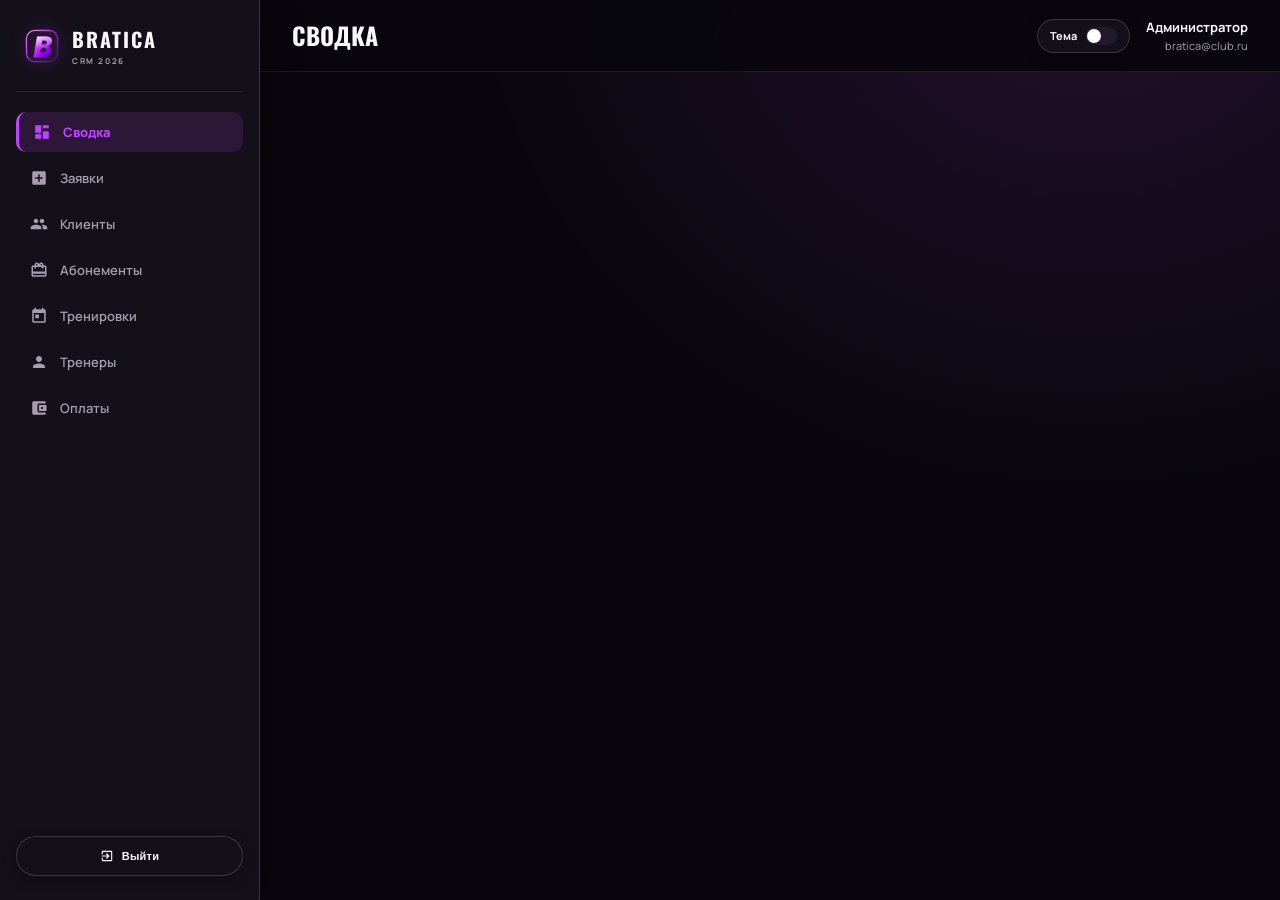
==== commit 3fcf006d: "Update admin.html" ====
--- a/admin.html
+++ b/admin.html
@@ -517,6 +517,11 @@
   $('#userEmail').textContent = u.email;
 }).catch(()=>{});
 
+fetch('/api/admin/site_schedule')
+<button data-section="site_schedule">📅 Расписание сайта</button>
+<button data-section="site_prices">💳 Прайс-лист сайта</button>
+
+
 loadActiveSection();
 </script>
 </body>
--- a/static/bratica-2026.css
+++ b/static/bratica-2026.css
@@ -1277,3 +1277,165 @@
   object-fit: cover;
   object-position: center top;
 }
+
+/* Сетка тренеров: строго 4 колонки в ряд */
+.trainers {
+  display: grid;
+  grid-template-columns: repeat(4, 1fr) !important;
+  gap: 16px;
+  align-items: stretch;
+}
+
+.trainer {
+  position: relative;
+  border-radius: var(--radius-md);
+  overflow: hidden;
+  border: 1px solid var(--line-strong);
+  background: var(--surface);
+  box-shadow: var(--shadow-md);
+  display: flex;
+  flex-direction: column;
+}
+
+.trainer img {
+  display: block;
+  width: 100%;
+  height: 380px; /* Фиксированная высота для красивого кадрирования постеров */
+  object-fit: cover;
+  object-position: center top;
+}
+
+.trainer-info {
+  padding: 14px 16px;
+  background: var(--surface);
+  border-top: 1px solid var(--line);
+}
+
+.trainer-info span {
+  font-size: 9.5px;
+  color: #e49aff;
+  letter-spacing: 0.12em;
+  text-transform: uppercase;
+  font-weight: 800;
+  display: block;
+  margin-bottom: 2px;
+}
+
+.trainer-info p {
+  font-size: 11px;
+  color: var(--muted);
+  margin: 0;
+  line-height: 1.4;
+}
+
+/* Адаптив для мобильных (на телефонах по 2 в ряд или список) */
+@media(max-width: 1050px) {
+  .trainers {
+    grid-template-columns: repeat(2, 1fr) !important;
+  }
+}
+@media(max-width: 650px) {
+  .trainers {
+    grid-template-columns: 1fr !important;
+  }
+  .trainer img {
+    height: 420px;
+  }
+}
+/* --- ФИКС КАРТОЧЕК ТРЕНЕРОВ (БЕСШОВНЫЙ ФОН И 4 В РЯД) --- */
+
+.mobile-cta {
+  display: none !important;
+}
+
+/* Строго 4 колонки без переносов Натальи */
+.trainers {
+  display: grid !important;
+  grid-template-columns: repeat(4, minmax(0, 1fr)) !important;
+  gap: 16px !important;
+  align-items: stretch !important;
+}
+
+.trainer {
+  position: relative !important;
+  display: flex !important;
+  flex-direction: column !important;
+  height: 100% !important;
+  background: var(--surface) !important;
+  border: 1px solid var(--line-strong) !important;
+  border-radius: var(--radius-md) !important;
+  overflow: hidden !important;
+  box-shadow: var(--shadow-md) !important;
+}
+
+.trainer:nth-child(4) {
+  grid-column: auto !important; /* Убираем уход Натальи на отдельный ряд */
+}
+
+.trainer img {
+  display: block !important;
+  width: 100% !important;
+  height: 360px !important;
+  object-fit: cover !important;
+  object-position: center top !important;
+}
+
+/* Фон описания во всю ширину от края до края карточки */
+.trainer-info {
+  position: relative !important;
+  inset: auto !important;
+  width: 100% !important;
+  margin: 0 !important;
+  padding: 16px 18px 18px !important;
+  background: var(--surface-2) !important; /* Плотный красивый фон */
+  border-top: 1px solid var(--line-strong) !important;
+  box-sizing: border-box !important;
+  flex: 1 !important;
+}
+
+.trainer-info span {
+  font-size: 9.5px;
+  color: #e49aff;
+  letter-spacing: 0.14em;
+  text-transform: uppercase;
+  font-weight: 800;
+  display: block;
+  margin-bottom: 4px;
+}
+
+.trainer-info h3 {
+  font-family: 'Oswald', sans-serif;
+  font-weight: 600;
+  font-size: 22px;
+  text-transform: uppercase;
+  margin: 2px 0 4px;
+  color: var(--text);
+}
+
+.trainer-info p {
+  font-size: 11.5px;
+  color: var(--text);
+  margin: 0 0 6px;
+  line-height: 1.35;
+  font-weight: 600;
+}
+
+.trainer-info small {
+  display: block;
+  font-size: 10px;
+  color: var(--muted);
+  line-height: 1.4;
+}
+
+/* Адаптив для маленьких экранов */
+@media(max-width: 900px) {
+  .trainers {
+    grid-template-columns: repeat(2, 1fr) !important;
+  }
+}
+@media(max-width: 550px) {
+  .trainers {
+    grid-template-columns: 1fr !important;
+  }
+}
+
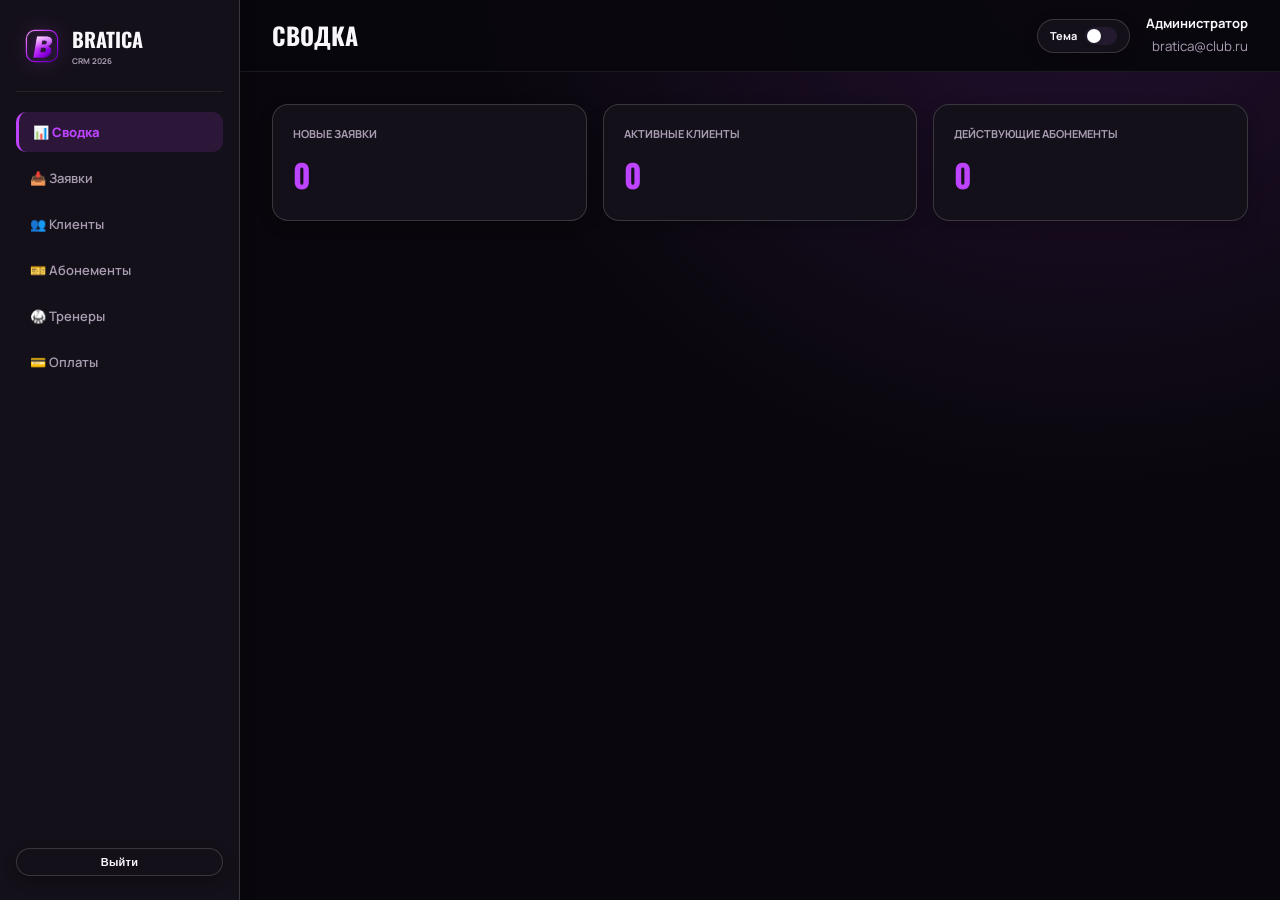
==== commit 824a540d: "Update admin.html" ====
--- a/admin.html
+++ b/admin.html
@@ -8,208 +8,58 @@
 <link href="https://fonts.googleapis.com/css2?family=Manrope:wght@400;500;600;700;800&family=Oswald:wght@500;600;700&display=swap" rel="stylesheet">
 <link rel="stylesheet" href="/static/bratica-2026.css">
 <style>
-:root { --admin-sidebar-w: 260px; }
+:root { --admin-sidebar-w: 240px; }
 body.admin-body { display: flex; min-height: 100vh; margin: 0; background: var(--bg); color: var(--text); overflow-x: hidden; }
-.side { width: var(--admin-sidebar-w); flex: none; background: var(--surface); border-right: 1px solid var(--line-strong); display: flex; flex-direction: column; padding: 24px 16px; min-height: 100vh; position: sticky; top: 0; box-shadow: var(--shadow-md); z-index: 20; }
-.side-brand { display: flex; align-items: center; gap: 12px; text-decoration: none; color: var(--text); font-family: 'Oswald', sans-serif; font-size: 20px; font-weight: 700; letter-spacing: 0.1em; padding: 0 8px 24px; border-bottom: 1px solid var(--line); }
+.side { width: var(--admin-sidebar-w); flex: none; background: var(--surface); border-right: 1px solid var(--line-strong); display: flex; flex-direction: column; padding: 24px 16px; min-height: 100vh; position: sticky; top: 0; z-index: 20; }
+.side-brand { display: flex; align-items: center; gap: 12px; text-decoration: none; color: var(--text); font-family: 'Oswald', sans-serif; font-size: 20px; font-weight: 700; padding: 0 8px 24px; border-bottom: 1px solid var(--line); }
 .side-brand img { width: 36px; height: 36px; filter: drop-shadow(0 0 10px var(--accent-glow)); }
 .side-nav { display: flex; flex-direction: column; gap: 6px; margin-top: 20px; flex: 1; }
-.side-nav button { display: flex; align-items: center; gap: 12px; width: 100%; padding: 11px 14px; background: transparent; border: 0; border-radius: var(--radius-sm); color: var(--muted); font-family: inherit; font-size: 13px; font-weight: 600; cursor: pointer; text-align: left; transition: all 0.2s var(--ease); }
+.side-nav button { display: flex; align-items: center; gap: 12px; width: 100%; padding: 11px 14px; background: transparent; border: 0; border-radius: var(--radius-sm); color: var(--muted); font-family: inherit; font-size: 13px; font-weight: 600; cursor: pointer; text-align: left; transition: all 0.2s; }
 .side-nav button:hover { background: var(--surface-2); color: var(--text); }
 .side-nav button.active { background: var(--accent-soft) !important; color: var(--accent) !important; font-weight: 800; border-left: 3px solid var(--accent); }
-.side-nav button svg { width: 18px; height: 18px; flex: none; fill: currentColor; }
 .main-area { flex: 1; min-width: 0; display: flex; flex-direction: column; }
-.top-bar { height: 72px; display: flex; align-items: center; justify-content: space-between; padding: 0 32px; border-bottom: 1px solid var(--line); background: var(--header-bg); position: sticky; top: 0; z-index: 10; backdrop-filter: blur(12px); }
+.top-bar { height: 72px; display: flex; align-items: center; justify-content: space-between; padding: 0 32px; border-bottom: 1px solid var(--line); background: var(--header-bg); position: sticky; top: 0; z-index: 10; }
 .content-box { padding: 32px; flex: 1; }
-.user-panel { display: flex; align-items: center; gap: 16px; }
-.user-info { display: flex; flex-direction: column; text-align: right; font-size: 12px; }
-.user-info b { color: var(--text); font-size: 13px; }
-.user-info span { color: var(--muted); font-size: 11px; }
-
-/* Кастомные SVG-иконки для действий в таблицах */
-.icon-btn {
-  display: inline-flex;
-  align-items: center;
-  justify-content: center;
-  width: 34px;
-  height: 34px;
-  border-radius: var(--radius-sm);
-  background: var(--surface-2);
-  border: 1px solid var(--line-strong);
-  color: var(--text);
-  cursor: pointer;
-  transition: all 0.2s var(--ease);
-}
-.icon-btn:hover {
-  background: var(--accent-soft);
-  border-color: var(--accent);
-  color: var(--accent);
-  transform: translateY(-1px);
-}
-.icon-btn svg {
-  width: 16px;
-  height: 16px;
-  fill: currentColor;
-}
-
+.table-wrap { border: 1px solid var(--line-strong); border-radius: var(--radius-md); background: var(--surface); overflow: hidden; box-shadow: var(--shadow-md); }
+.table { width: 100%; border-collapse: collapse; text-align: left; font-size: 13px; }
+.table th { background: var(--surface-2); color: var(--accent); padding: 14px 18px; font-weight: 800; text-transform: uppercase; font-size: 11px; border-bottom: 1px solid var(--line); }
+.table td { padding: 14px 18px; border-bottom: 1px solid var(--line); color: var(--text); }
+.icon-btn { display: inline-flex; align-items: center; justify-content: center; width: 32px; height: 32px; border-radius: var(--radius-sm); background: var(--surface-2); border: 1px solid var(--line-strong); color: var(--text); cursor: pointer; text-decoration: none; }
+.icon-btn:hover { background: var(--accent-soft); border-color: var(--accent); color: var(--accent); }
 .dash-grid { display: grid; grid-template-columns: repeat(auto-fit, minmax(200px, 1fr)); gap: 16px; margin-bottom: 30px; }
-.dash-card { background: var(--surface); border: 1px solid var(--line-strong); border-radius: var(--radius-md); padding: 20px; box-shadow: var(--shadow-sm); transition: transform 0.2s var(--ease); }
-.dash-card:hover { transform: translateY(-2px); border-color: var(--accent); }
-.dash-card small { font-size: 11px; color: var(--muted); font-weight: 700; text-transform: uppercase; letter-spacing: 0.05em; display: flex; align-items: center; gap: 8px; }
-.dash-card small svg { width: 14px; height: 14px; fill: var(--accent); }
+.dash-card { background: var(--surface); border: 1px solid var(--line-strong); border-radius: var(--radius-md); padding: 20px; box-shadow: var(--shadow-sm); }
+.dash-card small { font-size: 11px; color: var(--muted); font-weight: 700; text-transform: uppercase; display: block; }
 .dash-card b { display: block; font-family: 'Oswald', sans-serif; font-size: 32px; margin-top: 8px; color: var(--accent); }
-
-.table-wrap { border: 1px solid var(--line-strong); border-radius: var(--radius-md); background: var(--surface); box-shadow: var(--shadow-md); overflow: hidden; }
-.table { width: 100%; border-collapse: collapse; text-align: left; font-size: 13px; }
-.table th { background: var(--surface-2); color: var(--accent); padding: 14px 18px; font-weight: 800; text-transform: uppercase; font-size: 11px; letter-spacing: 0.05em; border-bottom: 1px solid var(--line); }
-.table td { padding: 14px 18px; border-bottom: 1px solid var(--line); color: var(--text); }
-.table tbody tr:hover { background: var(--accent-soft); }
-
-.modal-overlay { position: fixed; inset: 0; background: rgba(0, 0, 0, 0.7); backdrop-filter: blur(6px); display: flex; align-items: center; justify-content: center; z-index: 100; padding: 20px; }
-.modal-box { background: var(--surface); border: 1px solid var(--line-strong); border-radius: var(--radius-lg); width: min(540px, 100%); max-height: 90vh; overflow-y: auto; box-shadow: var(--shadow-lg); padding: 30px; }
-.modal-head { display: flex; justify-content: space-between; align-items: center; margin-bottom: 22px; }
-.modal-head h3 { margin: 0; font-family: 'Oswald', sans-serif; font-size: 24px; text-transform: uppercase; color: var(--text); }
-.modal-close { background: transparent; border: 0; color: var(--muted); font-size: 22px; cursor: pointer; }
-
-@media (max-width: 800px) {
-  body.admin-body { flex-direction: column; }
-  .side { width: 100%; min-height: auto; position: static; }
-  .content-box { padding: 18px; }
-  .top-bar { padding: 0 18px; }
-}
 </style>
 </head>
 <body class="admin-body">
-
 <aside class="side">
-  <a class="side-brand" href="#dashboard">
-    <img src="/static/bratica-mark.svg" alt="BRATICA">
-    <span>BRATICA<small style="display:block;font-size:8px;font-family:Manrope;color:var(--muted);letter-spacing:0.2em">CRM 2026</small></span>
-  </a>
-
+  <a class="side-brand" href="#dashboard"><img src="/static/bratica-mark.svg" alt="BRATICA"><span>BRATICA<small style="display:block;font-size:8px;font-family:Manrope;color:var(--muted)">CRM 2026</small></span></a>
   <nav class="side-nav" id="adminMenu">
-    <button class="active" data-section="dashboard">
-      <svg viewBox="0 0 24 24"><path d="M3 13h8V3H3v10zm0 8h8v-6H3v6zm10 0h8V11h-8v10zm0-18v4h8V3h-8z"/></svg>
-      Сводка
-    </button>
-    <button data-section="applications">
-      <svg viewBox="0 0 24 24"><path d="M19 3H5c-1.1 0-2 .9-2 2v14c0 1.1.9 2 2 2h14c1.1 0 2-.9 2-2V5c0-1.1-.9-2-2-2zm-2 10h-4v4h-2v-4H7v-2h4V7h2v4h4v2z"/></svg>
-      Заявки
-    </button>
-    <button data-section="clients">
-      <svg viewBox="0 0 24 24"><path d="M16 11c1.66 0 2.99-1.34 2.99-3S17.66 5 16 5c-1.66 0-3 1.34-3 3s1.34 3 3 3zm-8 0c1.66 0 2.99-1.34 2.99-3S9.66 5 8 5C6.34 5 5 6.34 5 8s1.34 3 3 3zm0 2c-2.33 0-7 1.17-7 3.5V19h14v-2.5c0-2.33-4.67-3.5-7-3.5zm8 0c-.29 0-.62.02-.97.05 1.16.84 1.97 1.97 1.97 3.45V19h6v-2.5c0-2.33-4.67-3.5-7-3.5z"/></svg>
-      Клиенты
-    </button>
-    <button data-section="subscriptions">
-      <svg viewBox="0 0 24 24"><path d="M20 6h-2.18c.11-.31.18-.65.18-1 0-1.66-1.34-3-3-3-1.05 0-1.96.54-2.5 1.35l-.5.67-.5-.68C10.96 2.54 10.05 2 9 2 7.34 2 6 3.34 6 5c0 .35.07.69.18 1H4c-1.1 0-1.99.9-1.99 2L2 19c0 1.1.9 2 2 2h16c1.1 0 2-.9 2-2V8c0-1.1-.9-2-2-2zm-5-2c.55 0 1 .45 1 1s-.45 1-1 1-1-.45-1-1 .45-1 1-1zM9 4c.55 0 1 .45 1 1s-.45 1-1 1-1-.45-1-1 .45-1 1-1zm11 15H4v-2h16v2zm0-5H4V8h2v2h2V8h8v2h2V8h2v6z"/></svg>
-      Абонементы
-    </button>
-    <button data-section="trainings">
-      <svg viewBox="0 0 24 24"><path d="M19 3h-1V1h-2v2H8V1H6v2H5c-1.1 0-2 .9-2 2v14c0 1.1.9 2 2 2h14c1.1 0 2-.9 2-2V5c0-1.1-.9-2-2-2zm0 16H5V8h14v11zM7 10h5v5H7z"/></svg>
-      Тренировки
-    </button>
-    <button data-section="trainers">
-      <svg viewBox="0 0 24 24"><path d="M12 12c2.21 0 4-1.79 4-4s-1.79-4-4-4-4 1.79-4 4 1.79 4 4 4zm0 2c-2.67 0-8 1.34-8 4v2h16v-2c0-2.66-5.33-4-8-4z"/></svg>
-      Тренеры
-    </button>
-    <button data-section="payments">
-      <svg viewBox="0 0 24 24"><path d="M21 18v1c0 1.1-.9 2-2 2H5c-1.11 0-2-.9-2-2V5c0-1.1.89-2 2-2h14c1.1 0 2 .9 2 2v1h-9c-1.11 0-2 .9-2 2v8c0 1.1.89 2 2 2h9zm-9-2h10V8H12v8zm4-2.5c-.83 0-1.5-.67-1.5-1.5s.67-1.5 1.5-1.5 1.5.67 1.5 1.5-.67 1.5-1.5 1.5z"/></svg>
-      Оплаты
-    </button>
+    <button class="active" data-section="dashboard">📊 Сводка</button>
+    <button data-section="applications">📥 Заявки</button>
+    <button data-section="clients">👥 Клиенты</button>
+    <button data-section="subscriptions">🎫 Абонементы</button>
+    <button data-section="trainers">🥋 Тренеры</button>
+    <button data-section="payments">💳 Оплаты</button>
   </nav>
-
-  <form method="post" action="/admin/logout" style="margin-top:auto">
-    <button class="btn secondary" style="width:100%;font-size:11px;display:flex;align-items:center;justify-content:center;gap:8px" type="submit">
-      <svg style="width:14px;height:14px;fill:currentColor" viewBox="0 0 24 24"><path d="M10.09 15.59L11.5 17l5-5-5-5-1.41 1.41L12.67 11H3v2h9.67l-2.58 2.59zM19 3H5c-1.11 0-2 .9-2 2v4h2V5h14v14H5v-4H3v4c0 1.1.89 2 2 2h14c1.1 0 2-.9 2-2V5c0-1.1-.9-2-2-2z"/></svg>
-      Выйти
-    </button>
-  </form>
+  <form method="post" action="/admin/logout" style="margin-top:auto"><button class="btn secondary small" type="submit" style="width:100%">Выйти</button></form>
 </aside>
-
 <div class="main-area">
   <header class="top-bar">
     <h2 id="pageTitle" style="font-family:Oswald;font-size:24px;text-transform:uppercase;margin:0">Сводка</h2>
-
-    <div class="user-panel">
-      <button class="theme-toggle" id="adminThemeToggle" type="button" aria-label="Переключить тему">
-        <span>Тема</span>
-        <i class="theme-track"></i>
-      </button>
-
-      <div class="user-info">
-        <b id="userName">Администратор</b>
-        <span id="userEmail">bratica@club.ru</span>
-      </div>
+    <div style="display:flex;align-items:center;gap:16px">
+      <button class="theme-toggle" id="adminThemeToggle" type="button"><span>Тема</span><i class="theme-track"></i></button>
+      <div style="text-align:right"><b style="display:block;font-size:13px">Администратор</b><small style="color:var(--muted)">bratica@club.ru</small></div>
     </div>
   </header>
-
   <main class="content-box" id="mainContent"></main>
 </div>
-
-<div id="modalContainer"></div>
-
 <script>
-const $=s=>document.querySelector(s);
-const root=document.documentElement;
-
-const themeToggle=$('#adminThemeToggle');
-function setTheme(t){
-  root.dataset.theme=t;
-  document.body.classList.toggle('light', t==='light');
-  themeToggle.classList.toggle('light', t==='light');
-  localStorage.setItem('bratica-theme', t);
-}
-setTheme(localStorage.getItem('bratica-theme') || (matchMedia('(prefers-color-scheme: light)').matches?'light':'dark'));
+const $=s=>document.querySelector(s);const root=document.documentElement;const themeToggle=$('#adminThemeToggle');
+function setTheme(t){root.dataset.theme=t;document.body.classList.toggle('light', t==='light');themeToggle.classList.toggle('light', t==='light');localStorage.setItem('bratica-theme', t);}
+setTheme(localStorage.getItem('bratica-theme') || 'dark');
 themeToggle.onclick=()=>setTheme(root.dataset.theme==='light'?'dark':'light');
-
-async function api(url, opts={}){
-  const res = await fetch(url, { credentials:'include', headers:{'Content-Type':'application/json'}, ...opts });
-  if(!res.ok){
-    const err = await res.json().catch(()=>({detail:'Ошибка запроса'}));
-    throw new Error(err.detail || 'Не удалось выполнить операцию');
-  }
-  return res.json();
-}
-
-function esc(str){
-  if(!str) return '';
-  return String(str).replace(/[&<>"']/g, m=>({'&':'&amp;','<':'&lt;','>':'&gt;','"':'&quot;',"'":'&#39;'}[m]));
-}
-
-function closeModal(){ $('#modalContainer').innerHTML=''; }
-
-function openModal(title, formHtml, onSubmit){
-  $('#modalContainer').innerHTML = `
-    <div class="modal-overlay" onclick="if(event.target===this)closeModal()">
-      <div class="modal-box">
-        <div class="modal-head">
-          <h3>${title}</h3>
-          <button class="modal-close" onclick="closeModal()">✕</button>
-        </div>
-        <form id="activeModalForm">
-          <div class="fields" style="display:grid;gap:14px">
-            ${formHtml}
-          </div>
-          <div style="display:flex;gap:12px;margin-top:22px">
-            <button class="btn" type="submit" style="flex:1">Сохранить</button>
-            <button class="btn secondary" type="button" onclick="closeModal()">Отмена</button>
-          </div>
-        </form>
-      </div>
-    </div>
-  `;
-  $('#activeModalForm').onsubmit = async e => {
-    e.preventDefault();
-    const data = Object.fromEntries(new FormData(e.target));
-    try {
-      await onSubmit(data);
-      closeModal();
-      loadActiveSection();
-    } catch(err){
-      alert(err.message);
-    }
-  };
-}
 
 let currentSection = 'dashboard';
 
@@ -222,305 +72,49 @@
   loadActiveSection();
 };
 
+async function api(url, opts={}){
+  try {
+    const res = await fetch(url, { credentials:'include', headers:{'Content-Type':'application/json'}, ...opts });
+    if(!res.ok) return null;
+    return await res.json();
+  } catch(e) { return null; }
+}
+
 async function loadActiveSection(){
   const main = $('#mainContent');
-  $('#pageTitle').textContent = document.querySelector(`[data-section="${currentSection}"]`).textContent.trim().replace(/^[^\s]+\s/,'');
+  $('#pageTitle').textContent = document.querySelector(`[data-section="${currentSection}"]`).textContent.replace(/^[^\s]+\s/,'');
   main.innerHTML = '<div style="color:var(--muted)">Загрузка данных...</div>';
 
-  try {
-    if(currentSection === 'dashboard') await renderDashboard(main);
-    if(currentSection === 'applications') await renderApplications(main);
-    if(currentSection === 'clients') await renderClients(main);
-    if(currentSection === 'subscriptions') await renderSubscriptions(main);
-    if(currentSection === 'trainings') await renderTrainings(main);
-    if(currentSection === 'trainers') await renderTrainers(main);
-    if(currentSection === 'payments') await renderPayments(main);
-  } catch(err){
-    main.innerHTML = `<div style="color:red">Ошибка: ${esc(err.message)}</div>`;
+  if(currentSection === 'dashboard') {
+    const d = await api('/api/admin/dashboard') || {applications_new: 0, clients_active: 0, subscriptions_active: 0, visits_today: 0};
+    main.innerHTML = `
+      <div class="dash-grid">
+        <div class="dash-card"><small>Новые заявки</small><b>${d.applications_new || 0}</b></div>
+        <div class="dash-card"><small>Активные клиенты</small><b>${d.clients_active || 0}</b></div>
+        <div class="dash-card"><small>Действующие абонементы</small><b>${d.subscriptions_active || 0}</b></div>
+      </div>
+    `;
+  } else {
+    const list = await api(`/api/admin/${currentSection}`) || [];
+    main.innerHTML = `
+      <div class="table-wrap">
+        <table class="table">
+          <thead><tr><th>ID</th><th>Инфо</th><th>Статус / Заметка</th><th style="text-align:right">Действие</th></tr></thead>
+          <tbody>
+            ${list.map(item => `
+              <tr>
+                <td>#${item.id}</td>
+                <td><b>${item.name || item.title || '—'}</b><br><small style="color:var(--muted)">${item.phone || item.direction || ''}</small></td>
+                <td>${item.status || item.amount || '—'}</td>
+                <td style="text-align:right"><button class="icon-btn" onclick="alert('Редактирование ID: ${item.id}')">✎</button></td>
+              </tr>
+            `).join('') || '<tr><td colspan="4" style="text-align:center;color:var(--muted)">Записей пока нет</td></tr>'}
+          </tbody>
+        </table>
+      </div>
+    `;
   }
 }
-
-async function renderDashboard(c){
-  const d = await api('/api/admin/dashboard');
-  c.innerHTML = `
-    <div class="dash-grid">
-      <div class="dash-card"><small><svg viewBox="0 0 24 24"><path d="M19 3H5c-1.1 0-2 .9-2 2v14c0 1.1.9 2 2 2h14c1.1 0 2-.9 2-2V5c0-1.1-.9-2-2-2z"/></svg>Новые заявки</small><b>${d.applications_new}</b></div>
-      <div class="dash-card"><small><svg viewBox="0 0 24 24"><path d="M16 11c1.66 0 2.99-1.34 2.99-3S17.66 5 16 5c-1.66 0-3 1.34-3 3s1.34 3 3 3z"/></svg>Активные клиенты</small><b>${d.clients_active}</b></div>
-      <div class="dash-card"><small><svg viewBox="0 0 24 24"><path d="M20 6h-2.18c.11-.31.18-.65.18-1 0-1.66-1.34-3-3-3-1.05 0-1.96.54-2.5 1.35l-.5.67-.5-.68C10.96 2.54 10.05 2 9 2 7.34 2 6 3.34 6 5c0 .35.07.69.18 1H4c-1.1 0-1.99.9-1.99 2L2 19c0 1.1.9 2 2 2h16c1.1 0 2-.9 2-2V8c0-1.1-.9-2-2-2z"/></svg>Действующие абонементы</small><b>${d.subscriptions_active}</b></div>
-      <div class="dash-card"><small><svg viewBox="0 0 24 24"><path d="M11.99 2C6.47 2 2 6.48 2 12s4.47 10 9.99 10C17.52 22 22 17.52 22 12S17.52 2 11.99 2z"/></svg>Посещений сегодня</small><b>${d.visits_today}</b></div>
-    </div>
-  `;
-}
-
-async function renderApplications(c){
-  const list = await api('/api/admin/applications');
-  c.innerHTML = `
-    <div class="table-wrap">
-      <table class="table">
-        <thead>
-          <tr>
-            <th>Имя</th><th>Телефон</th><th>Направление</th><th>Статус</th><th style="text-align:right">Действия</th>
-          </tr>
-        </thead>
-        <tbody>
-          ${list.map(a=>`
-            <tr>
-              <td><b>${esc(a.name)}</b></td>
-              <td>${esc(a.phone)}</td>
-              <td>${esc(a.direction)}</td>
-              <td><span style="color:var(--accent);font-weight:700">${esc(a.status)}</span></td>
-              <td style="text-align:right">
-                <div style="display:inline-flex;gap:8px">
-                  <button class="icon-btn" title="Редактировать" onclick="editApp(${a.id})">
-                    <svg viewBox="0 0 24 24"><path d="M3 17.25V21h3.75L17.81 9.94l-3.75-3.75L3 17.25zM20.71 7.04c.39-.39.39-1.02 0-1.41l-2.34-2.34c-.39-.39-1.02-.39-1.41 0l-1.83 1.83 3.75 3.75 1.83-1.83z"/></svg>
-                  </button>
-                  <button class="btn small" onclick="convertApp(${a.id})">В клиенты ↗</button>
-                </div>
-              </td>
-            </tr>
-          `).join('') || '<tr><td colspan="5" style="text-align:center;color:var(--muted)">Заявок нет</td></tr>'}
-        </tbody>
-      </table>
-    </div>
-  `;
-}
-
-window.editApp = async id => {
-  const list = await api('/api/admin/applications');
-  const a = list.find(x=>x.id===id);
-  if(!a) return;
-  openModal('Редактировать заявку', `
-    <div class="field"><label>Имя</label><input name="name" required value="${esc(a.name)}"></div>
-    <div class="field"><label>Телефон</label><input name="phone" required value="${esc(a.phone)}"></div>
-    <div class="field"><label>Направление</label><input name="direction" required value="${esc(a.direction)}"></div>
-    <div class="field"><label>Статус</label>
-      <select name="status">
-        ${['new','contacted','booked','completed','cancelled'].map(s=>`<option value="${s}" ${a.status===s?'selected':''}>${s}</option>`).join('')}
-      </select>
-    </div>
-    <div class="field full"><label>Заметка</label><textarea name="admin_note">${esc(a.admin_note||'')}</textarea></div>
-  `, d => api(`/api/admin/applications/${id}`, {method:'PATCH', body:JSON.stringify(d)}));
-};
-
-window.convertApp = async id => {
-  if(!confirm('Перевести заявку в действующего клиента?')) return;
-  await api(`/api/admin/applications/${id}/convert`, {method:'POST'});
-  alert('Клиент создан!');
-  loadActiveSection();
-};
-
-async function renderClients(c){
-  const list = await api('/api/admin/clients');
-  c.innerHTML = `
-    <div style="display:flex;justify-content:flex-end;margin-bottom:16px">
-      <button class="btn small" onclick="createClient()">+ Новый клиент</button>
-    </div>
-    <div class="table-wrap">
-      <table class="table">
-        <thead><tr><th>ФИО</th><th>Телефон</th><th>Статус</th><th>Абонемент</th><th style="text-align:right">Действия</th></tr></thead>
-        <tbody>
-          ${list.map(cl=>`
-            <tr>
-              <td><b>${esc(cl.name)}</b></td>
-              <td>${esc(cl.phone)}</td>
-              <td>${esc(cl.status)}</td>
-              <td>${esc(cl.subscription_name || 'Нет')}</td>
-              <td style="text-align:right">
-                <button class="icon-btn" title="Редактировать" onclick="editClient(${cl.id})">
-                  <svg viewBox="0 0 24 24"><path d="M3 17.25V21h3.75L17.81 9.94l-3.75-3.75L3 17.25zM20.71 7.04c.39-.39.39-1.02 0-1.41l-2.34-2.34c-.39-.39-1.02-.39-1.41 0l-1.83 1.83 3.75 3.75 1.83-1.83z"/></svg>
-                </button>
-              </td>
-            </tr>
-          `).join('') || '<tr><td colspan="5" style="text-align:center">Клиентов пока нет</td></tr>'}
-        </tbody>
-      </table>
-    </div>
-  `;
-}
-
-window.createClient = () => {
-  openModal('Новый клиент', `
-    <div class="field"><label>ФИО *</label><input name="name" required></div>
-    <div class="field"><label>Телефон *</label><input name="phone" required></div>
-    <div class="field"><label>Статус</label>
-      <select name="status"><option value="active">Активен</option><option value="frozen">Заморожен</option></select>
-    </div>
-    <div class="field full"><label>Заметка</label><textarea name="note"></textarea></div>
-  `, d => api('/api/admin/clients', {method:'POST', body:JSON.stringify(d)}));
-};
-
-window.editClient = async id => {
-  const {client} = await api(`/api/admin/clients/${id}`);
-  openModal('Редактировать клиента', `
-    <div class="field"><label>ФИО *</label><input name="name" required value="${esc(client.name)}"></div>
-    <div class="field"><label>Телефон *</label><input name="phone" required value="${esc(client.phone)}"></div>
-    <div class="field"><label>Статус</label>
-      <select name="status">
-        <option value="active" ${client.status==='active'?'selected':''}>Активен</option>
-        <option value="frozen" ${client.status==='frozen'?'selected':''}>Заморожен</option>
-        <option value="archived" ${client.status==='archived'?'selected':''}>Архив</option>
-      </select>
-    </div>
-    <div class="field full"><label>Заметка</label><textarea name="note">${esc(client.note||'')}</textarea></div>
-  `, d => api(`/api/admin/clients/${id}`, {method:'PATCH', body:JSON.stringify(d)}));
-};
-
-async function renderSubscriptions(c){
-  const list = await api('/api/admin/subscriptions');
-  c.innerHTML = `
-    <div class="table-wrap">
-      <table class="table">
-        <thead><tr><th>Клиент</th><th>Название</th><th>Остаток</th><th>Период</th><th style="text-align:right">Действия</th></tr></thead>
-        <tbody>
-          ${list.map(s=>`
-            <tr>
-              <td><b>${esc(s.client_name)}</b></td>
-              <td>${esc(s.name)}</td>
-              <td>${s.lessons_left!==null?s.lessons_left:'∞'}</td>
-              <td>${s.starts_at} — ${s.ends_at}</td>
-              <td style="text-align:right">
-                <button class="icon-btn" title="Редактировать" onclick="editSub(${s.id})">
-                  <svg viewBox="0 0 24 24"><path d="M3 17.25V21h3.75L17.81 9.94l-3.75-3.75L3 17.25zM20.71 7.04c.39-.39.39-1.02 0-1.41l-2.34-2.34c-.39-.39-1.02-.39-1.41 0l-1.83 1.83 3.75 3.75 1.83-1.83z"/></svg>
-                </button>
-              </td>
-            </tr>
-          `).join('') || '<tr><td colspan="5" style="text-align:center">Нет абонементов</td></tr>'}
-        </tbody>
-      </table>
-    </div>
-  `;
-}
-
-window.editSub = async id => {
-  const list = await api('/api/admin/subscriptions');
-  const s = list.find(x=>x.id===id);
-  openModal('Редактировать абонемент', `
-    <div class="field"><label>Название</label><input name="name" required value="${esc(s.name)}"></div>
-    <div class="field"><label>Остаток занятий</label><input type="number" name="lessons_left" value="${s.lessons_left||''}"></div>
-    <div class="field"><label>Дата окончания</label><input type="date" name="ends_at" required value="${s.ends_at}"></div>
-    <div class="field full"><label>Заметка</label><textarea name="note">${esc(s.note||'')}</textarea></div>
-  `, d => api(`/api/admin/subscriptions/${id}`, {method:'PATCH', body:JSON.stringify(d)}));
-};
-
-async function renderTrainers(c){
-  const list = await api('/api/admin/trainers');
-  c.innerHTML = `
-    <div class="table-wrap">
-      <table class="table">
-        <thead><tr><th>Имя</th><th>Телефон</th><th>Направление</th><th style="text-align:right">Действия</th></tr></thead>
-        <tbody>
-          ${list.map(t=>`
-            <tr>
-              <td><b>${esc(t.name)}</b></td>
-              <td>${esc(t.phone||'—')}</td>
-              <td>${esc(t.direction||'—')}</td>
-              <td style="text-align:right">
-                <button class="icon-btn" title="Редактировать" onclick="editTrainer(${t.id})">
-                  <svg viewBox="0 0 24 24"><path d="M3 17.25V21h3.75L17.81 9.94l-3.75-3.75L3 17.25zM20.71 7.04c.39-.39.39-1.02 0-1.41l-2.34-2.34c-.39-.39-1.02-.39-1.41 0l-1.83 1.83 3.75 3.75 1.83-1.83z"/></svg>
-                </button>
-              </td>
-            </tr>
-          `).join('') || '<tr><td colspan="4" style="text-align:center">Нет тренеров</td></tr>'}
-        </tbody>
-      </table>
-    </div>
-  `;
-}
-
-window.editTrainer = async id => {
-  const list = await api('/api/admin/trainers');
-  const t = list.find(x=>x.id===id);
-  openModal('Редактировать тренера', `
-    <div class="field"><label>Имя</label><input name="name" required value="${esc(t.name)}"></div>
-    <div class="field"><label>Телефон</label><input name="phone" value="${esc(t.phone||'')}"></div>
-    <div class="field"><label>Направление</label><input name="direction" value="${esc(t.direction||'')}"></div>
-    <div class="field full"><label>Заметка</label><textarea name="note">${esc(t.note||'')}</textarea></div>
-  `, d => api(`/api/admin/trainers/${id}`, {method:'PATCH', body:JSON.stringify(d)}));
-};
-
-async function renderPayments(c){
-  const list = await api('/api/admin/payments');
-  c.innerHTML = `
-    <div class="table-wrap">
-      <table class="table">
-        <thead><tr><th>Клиент</th><th>Сумма</th><th>Дата</th><th>Метод</th><th style="text-align:right">Действия</th></tr></thead>
-        <tbody>
-          ${list.map(p=>`
-            <tr>
-              <td><b>${esc(p.client_name)}</b></td>
-              <td><b style="color:var(--accent)">${p.amount} ₽</b></td>
-              <td>${p.payment_date}</td>
-              <td>${p.method}</td>
-              <td style="text-align:right">
-                <button class="icon-btn" title="Редактировать" onclick="editPay(${p.id})">
-                  <svg viewBox="0 0 24 24"><path d="M3 17.25V21h3.75L17.81 9.94l-3.75-3.75L3 17.25zM20.71 7.04c.39-.39.39-1.02 0-1.41l-2.34-2.34c-.39-.39-1.02-.39-1.41 0l-1.83 1.83 3.75 3.75 1.83-1.83z"/></svg>
-                </button>
-              </td>
-            </tr>
-          `).join('') || '<tr><td colspan="5" style="text-align:center">Нет оплат</td></tr>'}
-        </tbody>
-      </table>
-    </div>
-  `;
-}
-
-window.editPay = async id => {
-  const list = await api('/api/admin/payments');
-  const p = list.find(x=>x.id===id);
-  openModal('Редактировать оплату', `
-    <div class="field"><label>Сумма (₽)</label><input type="number" step="any" name="amount" required value="${p.amount}"></div>
-    <div class="field"><label>Дата</label><input type="date" name="payment_date" required value="${p.payment_date}"></div>
-    <div class="field full"><label>Заметка</label><textarea name="note">${esc(p.note||'')}</textarea></div>
-  `, d => api(`/api/admin/payments/${id}`, {method:'PATCH', body:JSON.stringify(d)}));
-};
-
-async function renderTrainings(c){
-  const list = await api('/api/admin/trainings');
-  c.innerHTML = `
-    <div class="table-wrap">
-      <table class="table">
-        <thead><tr><th>Занятие</th><th>Тренер</th><th>Дата и время</th><th>Зал</th><th style="text-align:right">Действия</th></tr></thead>
-        <tbody>
-          ${list.map(tr=>`
-            <tr>
-              <td><b>${esc(tr.title)}</b></td>
-              <td>${esc(tr.trainer_name||'—')}</td>
-              <td>${tr.training_date} ${tr.start_time.slice(0,5)}–${tr.end_time.slice(0,5)}</td>
-              <td>${esc(tr.room||'Основной')}</td>
-              <td style="text-align:right">
-                <button class="icon-btn" title="Редактировать" onclick="editTr(${tr.id})">
-                  <svg viewBox="0 0 24 24"><path d="M3 17.25V21h3.75L17.81 9.94l-3.75-3.75L3 17.25zM20.71 7.04c.39-.39.39-1.02 0-1.41l-2.34-2.34c-.39-.39-1.02-.39-1.41 0l-1.83 1.83 3.75 3.75 1.83-1.83z"/></svg>
-                </button>
-              </td>
-            </tr>
-          `).join('') || '<tr><td colspan="5" style="text-align:center">Нет тренировок</td></tr>'}
-        </tbody>
-      </table>
-    </div>
-  `;
-}
-
-window.editTr = async id => {
-  const list = await api('/api/admin/trainings');
-  const tr = list.find(x=>x.id===id);
-  openModal('Редактировать тренировку', `
-    <div class="field"><label>Название</label><input name="title" required value="${esc(tr.title)}"></div>
-    <div class="field"><label>Дата</label><input type="date" name="training_date" required value="${tr.training_date}"></div>
-    <div class="field"><label>Время начала</label><input type="time" name="start_time" required value="${tr.start_time.slice(0,5)}"></div>
-    <div class="field"><label>Время конца</label><input type="time" name="end_time" required value="${tr.end_time.slice(0,5)}"></div>
-    <div class="field full"><label>Заметка</label><textarea name="note">${esc(tr.note||'')}</textarea></div>
-  `, d => api(`/api/admin/trainings/${id}`,text=>{}, {method:'PATCH', body:JSON.stringify(d)}));
-};
-
-api('/api/admin/me').then(u=>{
-  $('#userName').textContent = u.name || 'Администратор';
-  $('#userEmail').textContent = u.email;
-}).catch(()=>{});
-
-fetch('/api/admin/site_schedule')
-<button data-section="site_schedule">📅 Расписание сайта</button>
-<button data-section="site_prices">💳 Прайс-лист сайта</button>
-
 
 loadActiveSection();
 </script>
--- a/static/bratica-2026.css
+++ b/static/bratica-2026.css
@@ -1439,3 +1439,18 @@
   }
 }
 
+/* --- ФИКС ШАПКИ ДЛЯ МОБИЛЬНЫХ И TELEGRAM WEBVIEW --- */
+.top {
+  position: sticky !important;
+  top: 0 !important;
+  z-index: 1000 !important;
+  /* Учитываем вырезы экрана (челку/остров) на смартфонах */
+  padding-top: env(safe-area-inset-top, 0);
+  background: var(--header-bg) !important;
+}
+
+html, body {
+  overflow-x: hidden;
+  -webkit-text-size-adjust: 100%;
+}
+
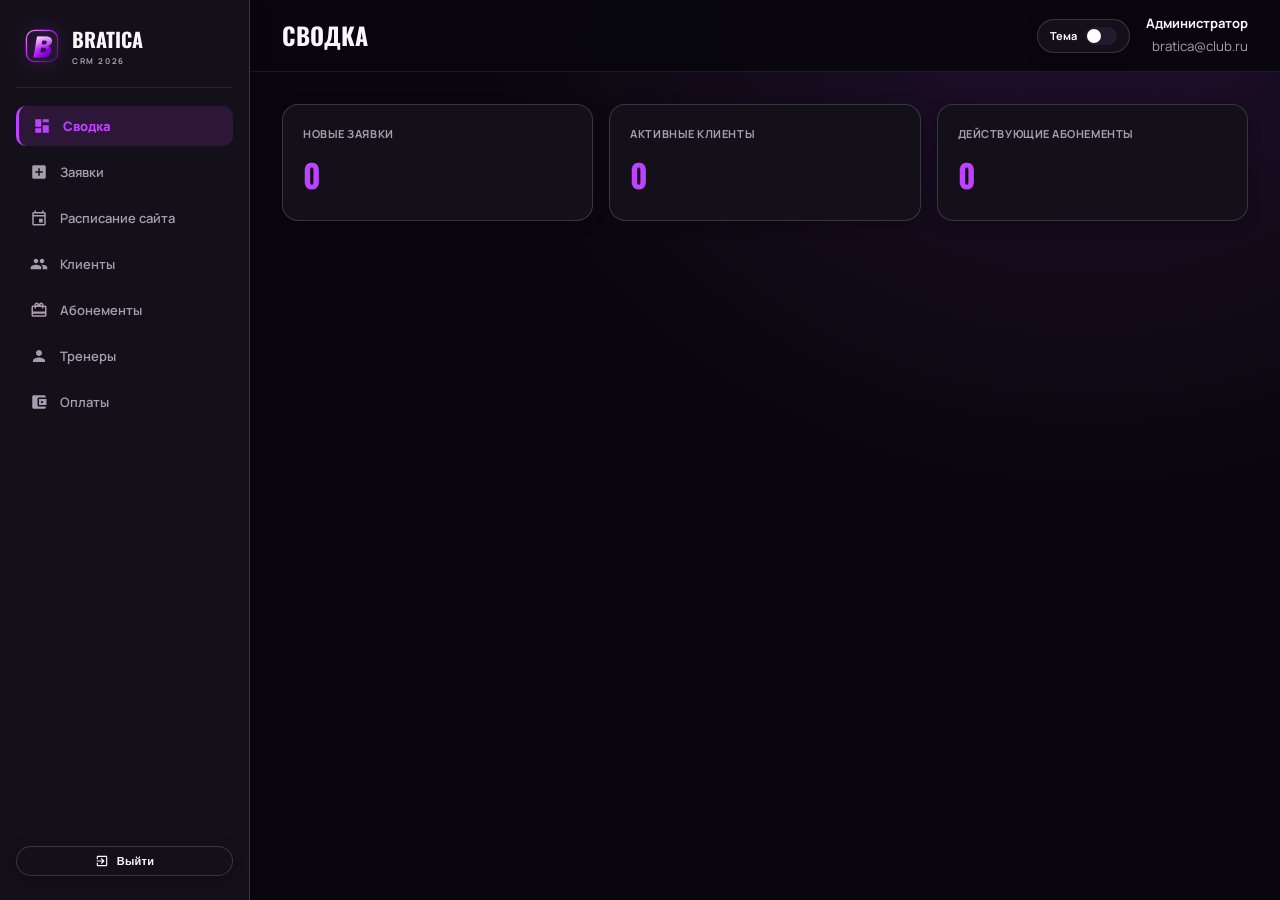
==== commit 7f2b24a2: "Update admin.html" ====
--- a/admin.html
+++ b/admin.html
@@ -8,42 +8,88 @@
 <link href="https://fonts.googleapis.com/css2?family=Manrope:wght@400;500;600;700;800&family=Oswald:wght@500;600;700&display=swap" rel="stylesheet">
 <link rel="stylesheet" href="/static/bratica-2026.css">
 <style>
-:root { --admin-sidebar-w: 240px; }
+:root { --admin-sidebar-w: 250px; }
 body.admin-body { display: flex; min-height: 100vh; margin: 0; background: var(--bg); color: var(--text); overflow-x: hidden; }
 .side { width: var(--admin-sidebar-w); flex: none; background: var(--surface); border-right: 1px solid var(--line-strong); display: flex; flex-direction: column; padding: 24px 16px; min-height: 100vh; position: sticky; top: 0; z-index: 20; }
-.side-brand { display: flex; align-items: center; gap: 12px; text-decoration: none; color: var(--text); font-family: 'Oswald', sans-serif; font-size: 20px; font-weight: 700; padding: 0 8px 24px; border-bottom: 1px solid var(--line); }
+.side-brand { display: flex; align-items: center; gap: 12px; text-decoration: none; color: var(--text); font-family: 'Oswald', sans-serif; font-size: 20px; font-weight: 700; padding: 0 8px 20px; border-bottom: 1px solid var(--line); }
 .side-brand img { width: 36px; height: 36px; filter: drop-shadow(0 0 10px var(--accent-glow)); }
-.side-nav { display: flex; flex-direction: column; gap: 6px; margin-top: 20px; flex: 1; }
-.side-nav button { display: flex; align-items: center; gap: 12px; width: 100%; padding: 11px 14px; background: transparent; border: 0; border-radius: var(--radius-sm); color: var(--muted); font-family: inherit; font-size: 13px; font-weight: 600; cursor: pointer; text-align: left; transition: all 0.2s; }
+.side-nav { display: flex; flex-direction: column; gap: 6px; margin-top: 18px; flex: 1; }
+.side-nav button { display: flex; align-items: center; gap: 12px; width: 100%; padding: 11px 14px; background: transparent; border: 0; border-radius: var(--radius-sm); color: var(--muted); font-family: inherit; font-size: 13px; font-weight: 600; cursor: pointer; text-align: left; transition: all 0.2s var(--ease); }
 .side-nav button:hover { background: var(--surface-2); color: var(--text); }
 .side-nav button.active { background: var(--accent-soft) !important; color: var(--accent) !important; font-weight: 800; border-left: 3px solid var(--accent); }
+.side-nav button svg { width: 18px; height: 18px; flex: none; fill: currentColor; }
 .main-area { flex: 1; min-width: 0; display: flex; flex-direction: column; }
-.top-bar { height: 72px; display: flex; align-items: center; justify-content: space-between; padding: 0 32px; border-bottom: 1px solid var(--line); background: var(--header-bg); position: sticky; top: 0; z-index: 10; }
+.top-bar { height: 72px; display: flex; align-items: center; justify-content: space-between; padding: 0 32px; border-bottom: 1px solid var(--line); background: var(--header-bg); position: sticky; top: 0; z-index: 10; backdrop-filter: blur(12px); }
 .content-box { padding: 32px; flex: 1; }
 .table-wrap { border: 1px solid var(--line-strong); border-radius: var(--radius-md); background: var(--surface); overflow: hidden; box-shadow: var(--shadow-md); }
 .table { width: 100%; border-collapse: collapse; text-align: left; font-size: 13px; }
-.table th { background: var(--surface-2); color: var(--accent); padding: 14px 18px; font-weight: 800; text-transform: uppercase; font-size: 11px; border-bottom: 1px solid var(--line); }
+.table th { background: var(--surface-2); color: var(--accent); padding: 14px 18px; font-weight: 800; text-transform: uppercase; font-size: 11px; border-bottom: 1px solid var(--line); letter-spacing: 0.05em; }
 .table td { padding: 14px 18px; border-bottom: 1px solid var(--line); color: var(--text); }
-.icon-btn { display: inline-flex; align-items: center; justify-content: center; width: 32px; height: 32px; border-radius: var(--radius-sm); background: var(--surface-2); border: 1px solid var(--line-strong); color: var(--text); cursor: pointer; text-decoration: none; }
-.icon-btn:hover { background: var(--accent-soft); border-color: var(--accent); color: var(--accent); }
+.icon-btn { display: inline-flex; align-items: center; justify-content: center; width: 34px; height: 34px; border-radius: var(--radius-sm); background: var(--surface-2); border: 1px solid var(--line-strong); color: var(--text); cursor: pointer; text-decoration: none; transition: all 0.2s; }
+.icon-btn:hover { background: var(--accent-soft); border-color: var(--accent); color: var(--accent); transform: translateY(-1px); }
+.icon-btn svg { width: 16px; height: 16px; fill: currentColor; }
 .dash-grid { display: grid; grid-template-columns: repeat(auto-fit, minmax(200px, 1fr)); gap: 16px; margin-bottom: 30px; }
 .dash-card { background: var(--surface); border: 1px solid var(--line-strong); border-radius: var(--radius-md); padding: 20px; box-shadow: var(--shadow-sm); }
-.dash-card small { font-size: 11px; color: var(--muted); font-weight: 700; text-transform: uppercase; display: block; }
+.dash-card small { font-size: 11px; color: var(--muted); font-weight: 700; text-transform: uppercase; display: block; letter-spacing: 0.05em; }
 .dash-card b { display: block; font-family: 'Oswald', sans-serif; font-size: 32px; margin-top: 8px; color: var(--accent); }
+
+/* Модальное окно редактирования */
+.modal-overlay { position: fixed; inset: 0; background: rgba(0, 0, 0, 0.75); backdrop-filter: blur(6px); display: flex; align-items: center; justify-content: center; z-index: 100; padding: 20px; }
+.modal-box { background: var(--surface); border: 1px solid var(--line-strong); border-radius: var(--radius-lg); width: min(520px, 100%); max-height: 90vh; overflow-y: auto; box-shadow: var(--shadow-lg); padding: 28px; }
+.modal-head { display: flex; justify-content: space-between; align-items: center; margin-bottom: 20px; }
+.modal-head h3 { margin: 0; font-family: 'Oswald', sans-serif; font-size: 22px; text-transform: uppercase; color: var(--text); }
+.modal-close { background: transparent; border: 0; color: var(--muted); font-size: 24px; cursor: pointer; line-height: 1; }
+.modal-close:hover { color: var(--accent); }
+.field-grid { display: grid; gap: 14px; }
+.field-group { display: grid; gap: 6px; text-align: left; }
+.field-group label { font-size: 11px; font-weight: 700; color: var(--muted); text-transform: uppercase; letter-spacing: 0.05em; }
+.field-group input, .field-group select, .field-group textarea { width: 100%; border: 1px solid var(--line-strong); background: var(--surface-2); color: var(--text); border-radius: var(--radius-sm); padding: 10px 12px; font-size: 13px; font-family: inherit; box-sizing: border-box; outline: none; }
+.field-group textarea { min-height: 70px; resize: vertical; }
+.field-group input:focus, .field-group select:focus, .field-group textarea:focus { border-color: var(--accent); }
 </style>
 </head>
 <body class="admin-body">
 <aside class="side">
-  <a class="side-brand" href="#dashboard"><img src="/static/bratica-mark.svg" alt="BRATICA"><span>BRATICA<small style="display:block;font-size:8px;font-family:Manrope;color:var(--muted)">CRM 2026</small></span></a>
+  <a class="side-brand" href="#dashboard">
+    <img src="/static/bratica-mark.svg" alt="BRATICA">
+    <span>BRATICA<small style="display:block;font-size:8px;font-family:Manrope;color:var(--muted);letter-spacing:0.2em">CRM 2026</small></span>
+  </a>
   <nav class="side-nav" id="adminMenu">
-    <button class="active" data-section="dashboard">📊 Сводка</button>
-    <button data-section="applications">📥 Заявки</button>
-    <button data-section="clients">👥 Клиенты</button>
-    <button data-section="subscriptions">🎫 Абонементы</button>
-    <button data-section="trainers">🥋 Тренеры</button>
-    <button data-section="payments">💳 Оплаты</button>
+    <button class="active" data-section="dashboard">
+      <svg viewBox="0 0 24 24"><path d="M3 13h8V3H3v10zm0 8h8v-6H3v6zm10 0h8V11h-8v10zm0-18v4h8V3h-8z"/></svg>
+      Сводка
+    </button>
+    <button data-section="applications">
+      <svg viewBox="0 0 24 24"><path d="M19 3H5c-1.1 0-2 .9-2 2v14c0 1.1.9 2 2 2h14c1.1 0 2-.9 2-2V5c0-1.1-.9-2-2-2zm-2 10h-4v4h-2v-4H7v-2h4V7h2v4h4v2z"/></svg>
+      Заявки
+    </button>
+    <button data-section="site_schedule">
+      <svg viewBox="0 0 24 24"><path d="M19 4h-1V2h-2v2H8V2H6v2H5c-1.11 0-1.99.9-1.99 2L3 20c0 1.1.89 2 2 2h14c1.1 0 2-.9 2-2V6c0-1.1-.9-2-2-2zm0 16H5V10h14v10zm0-12H5V6h14v2zm-7 5h5v5h-5z"/></svg>
+      Расписание сайта
+    </button>
+    <button data-section="clients">
+      <svg viewBox="0 0 24 24"><path d="M16 11c1.66 0 2.99-1.34 2.99-3S17.66 5 16 5c-1.66 0-3 1.34-3 3s1.34 3 3 3zm-8 0c1.66 0 2.99-1.34 2.99-3S9.66 5 8 5C6.34 5 5 6.34 5 8s1.34 3 3 3zm0 2c-2.33 0-7 1.17-7 3.5V19h14v-2.5c0-2.33-4.67-3.5-7-3.5zm8 0c-.29 0-.62.02-.97.05 1.16.84 1.97 1.97 1.97 3.45V19h6v-2.5c0-2.33-4.67-3.5-7-3.5z"/></svg>
+      Клиенты
+    </button>
+    <button data-section="subscriptions">
+      <svg viewBox="0 0 24 24"><path d="M20 6h-2.18c.11-.31.18-.65.18-1 0-1.66-1.34-3-3-3-1.05 0-1.96.54-2.5 1.35l-.5.67-.5-.68C10.96 2.54 10.05 2 9 2 7.34 2 6 3.34 6 5c0 .35.07.69.18 1H4c-1.1 0-1.99.9-1.99 2L2 19c0 1.1.9 2 2 2h16c1.1 0 2-.9 2-2V8c0-1.1-.9-2-2-2zm-5-2c.55 0 1 .45 1 1s-.45 1-1 1-1-.45-1-1 .45-1 1-1zM9 4c.55 0 1 .45 1 1s-.45 1-1 1-1-.45-1-1 .45-1 1-1zm11 15H4v-2h16v2zm0-5H4V8h2v2h2V8h8v2h2V8h2v6z"/></svg>
+      Абонементы
+    </button>
+    <button data-section="trainers">
+      <svg viewBox="0 0 24 24"><path d="M12 12c2.21 0 4-1.79 4-4s-1.79-4-4-4-4 1.79-4 4 1.79 4 4 4zm0 2c-2.67 0-8 1.34-8 4v2h16v-2c0-2.66-5.33-4-8-4z"/></svg>
+      Тренеры
+    </button>
+    <button data-section="payments">
+      <svg viewBox="0 0 24 24"><path d="M21 18v1c0 1.1-.9 2-2 2H5c-1.11 0-2-.9-2-2V5c0-1.1.89-2 2-2h14c1.1 0 2 .9 2 2v1h-9c-1.11 0-2 .9-2 2v8c0 1.1.89 2 2 2h9zm-9-2h10V8H12v8zm4-2.5c-.83 0-1.5-.67-1.5-1.5s.67-1.5 1.5-1.5 1.5.67 1.5 1.5-.67 1.5-1.5 1.5z"/></svg>
+      Оплаты
+    </button>
   </nav>
-  <form method="post" action="/admin/logout" style="margin-top:auto"><button class="btn secondary small" type="submit" style="width:100%">Выйти</button></form>
+  <form method="post" action="/admin/logout" style="margin-top:auto">
+    <button class="btn secondary small" type="submit" style="width:100%;display:flex;align-items:center;justify-content:center;gap:8px">
+      <svg style="width:14px;height:14px;fill:currentColor" viewBox="0 0 24 24"><path d="M10.09 15.59L11.5 17l5-5-5-5-1.41 1.41L12.67 11H3v2h9.67l-2.58 2.59zM19 3H5c-1.11 0-2 .9-2 2v4h2V5h14v14H5v-4H3v4c0 1.1.89 2 2 2h14c1.1 0 2-.9 2-2V5c0-1.1-.9-2-2-2z"/></svg>
+      Выйти
+    </button>
+  </form>
 </aside>
 <div class="main-area">
   <header class="top-bar">
@@ -55,6 +101,9 @@
   </header>
   <main class="content-box" id="mainContent"></main>
 </div>
+
+<div id="modalContainer"></div>
+
 <script>
 const $=s=>document.querySelector(s);const root=document.documentElement;const themeToggle=$('#adminThemeToggle');
 function setTheme(t){root.dataset.theme=t;document.body.classList.toggle('light', t==='light');themeToggle.classList.toggle('light', t==='light');localStorage.setItem('bratica-theme', t);}
@@ -62,6 +111,7 @@
 themeToggle.onclick=()=>setTheme(root.dataset.theme==='light'?'dark':'light');
 
 let currentSection = 'dashboard';
+let currentDataList = [];
 
 $('#adminMenu').onclick = e => {
   const btn = e.target.closest('[data-section]');
@@ -75,18 +125,54 @@
 async function api(url, opts={}){
   try {
     const res = await fetch(url, { credentials:'include', headers:{'Content-Type':'application/json'}, ...opts });
-    if(!res.ok) return null;
+    if(!res.ok) {
+      const err = await res.json().catch(()=>({detail:'Ошибка запроса'}));
+      throw new Error(err.detail || 'Не удалось выполнить операцию');
+    }
     return await res.json();
-  } catch(e) { return null; }
+  } catch(e) {
+    console.error(e);
+    return null;
+  }
+}
+
+function closeModal(){ $('#modalContainer').innerHTML = ''; }
+
+function openEditModal(title, fieldsHtml, onSave){
+  $('#modalContainer').innerHTML = `
+    <div class="modal-overlay" onclick="if(event.target===this)closeModal()">
+      <div class="modal-box">
+        <div class="modal-head">
+          <h3>${title}</h3>
+          <button class="modal-close" onclick="closeModal()">✕</button>
+        </div>
+        <form id="editForm">
+          <div class="field-grid">${fieldsHtml}</div>
+          <div style="display:flex;gap:10px;margin-top:24px">
+            <button class="btn" type="submit" style="flex:1">Сохранить</button>
+            <button class="btn secondary" type="button" onclick="closeModal()">Отмена</button>
+          </div>
+        </form>
+      </div>
+    </div>
+  `;
+  $('#editForm').onsubmit = async e => {
+    e.preventDefault();
+    const data = Object.fromEntries(new FormData(e.target));
+    await onSave(data);
+    closeModal();
+    loadActiveSection();
+  };
 }
 
 async function loadActiveSection(){
   const main = $('#mainContent');
-  $('#pageTitle').textContent = document.querySelector(`[data-section="${currentSection}"]`).textContent.replace(/^[^\s]+\s/,'');
+  const activeBtn = document.querySelector(`[data-section="${currentSection}"]`);
+  $('#pageTitle').textContent = activeBtn ? activeBtn.textContent.trim() : 'Панель';
   main.innerHTML = '<div style="color:var(--muted)">Загрузка данных...</div>';
 
   if(currentSection === 'dashboard') {
-    const d = await api('/api/admin/dashboard') || {applications_new: 0, clients_active: 0, subscriptions_active: 0, visits_today: 0};
+    const d = await api('/api/admin/dashboard') || {applications_new: 0, clients_active: 0, subscriptions_active: 0};
     main.innerHTML = `
       <div class="dash-grid">
         <div class="dash-card"><small>Новые заявки</small><b>${d.applications_new || 0}</b></div>
@@ -94,19 +180,58 @@
         <div class="dash-card"><small>Действующие абонементы</small><b>${d.subscriptions_active || 0}</b></div>
       </div>
     `;
+  } else if(currentSection === 'site_schedule') {
+    currentDataList = await api('/api/admin/site_schedule') || [];
+    main.innerHTML = `
+      <div style="display:flex;justify-content:flex-end;margin-bottom:16px">
+        <button class="btn small" onclick="openCreateSchedule()">+ Добавить занятие</button>
+      </div>
+      <div class="table-wrap">
+        <table class="table">
+          <thead><tr><th>День</th><th>Время</th><th>Направление</th><th>Группа / Заметка</th><th style="text-align:right">Действия</th></tr></thead>
+          <tbody>
+            ${currentDataList.map(s => `
+              <tr>
+                <td><b>${s.day_name}</b></td>
+                <td>${s.start_time} — ${s.end_time}</td>
+                <td><b style="color:var(--accent)">${s.title}</b></td>
+                <td>${s.info || '—'}</td>
+                <td style="text-align:right">
+                  <div style="display:inline-flex;gap:6px">
+                    <button class="icon-btn" title="Редактировать" onclick="editScheduleItem(${s.id})">
+                      <svg viewBox="0 0 24 24"><path d="M3 17.25V21h3.75L17.81 9.94l-3.75-3.75L3 17.25zM20.71 7.04c.39-.39.39-1.02 0-1.41l-2.34-2.34c-.39-.39-1.02-.39-1.41 0l-1.83 1.83 3.75 3.75 1.83-1.83z"/></svg>
+                    </button>
+                    <button class="icon-btn" title="Удалить" onclick="deleteScheduleItem(${s.id})">
+                      <svg viewBox="0 0 24 24"><path d="M6 19c0 1.1.9 2 2 2h8c1.1 0 2-.9 2-2V7H6v12zM19 4h-3.5l-1-1h-5l-1 1H5v2h14V4z"/></svg>
+                    </button>
+                  </div>
+                </td>
+              </tr>
+            `).join('') || '<tr><td colspan="5" style="text-align:center;color:var(--muted)">Занятий нет</td></tr>'}
+          </tbody>
+        </table>
+      </div>
+    `;
   } else {
-    const list = await api(`/api/admin/${currentSection}`) || [];
+    currentDataList = await api(`/api/admin/${currentSection}`) || [];
     main.innerHTML = `
       <div class="table-wrap">
         <table class="table">
-          <thead><tr><th>ID</th><th>Инфо</th><th>Статус / Заметка</th><th style="text-align:right">Действие</th></tr></thead>
+          <thead><tr><th>ID</th><th>Инфо</th><th>Статус / Заметка</th><th style="text-align:right">Действия</th></tr></thead>
           <tbody>
-            ${list.map(item => `
+            ${currentDataList.map(item => `
               <tr>
                 <td>#${item.id}</td>
                 <td><b>${item.name || item.title || '—'}</b><br><small style="color:var(--muted)">${item.phone || item.direction || ''}</small></td>
-                <td>${item.status || item.amount || '—'}</td>
-                <td style="text-align:right"><button class="icon-btn" onclick="alert('Редактирование ID: ${item.id}')">✎</button></td>
+                <td><span style="color:var(--accent);font-weight:700">${item.status || item.amount || '—'}</span></td>
+                <td style="text-align:right">
+                  <div style="display:inline-flex;gap:6px">
+                    <button class="icon-btn" title="Редактировать" onclick="editGenericItem(${item.id})">
+                      <svg viewBox="0 0 24 24"><path d="M3 17.25V21h3.75L17.81 9.94l-3.75-3.75L3 17.25zM20.71 7.04c.39-.39.39-1.02 0-1.41l-2.34-2.34c-.39-.39-1.02-.39-1.41 0l-1.83 1.83 3.75 3.75 1.83-1.83z"/></svg>
+                    </button>
+                    ${currentSection==='applications' ? `<button class="btn small" onclick="convertApp(${item.id})">В клиенты ↗</button>` : ''}
+                  </div>
+                </td>
               </tr>
             `).join('') || '<tr><td colspan="4" style="text-align:center;color:var(--muted)">Записей пока нет</td></tr>'}
           </tbody>
@@ -116,6 +241,100 @@
   }
 }
 
+// Редактирование записей (Заявки, Клиенты, Тренеры, Абонементы, Оплаты)
+window.editGenericItem = id => {
+  const item = currentDataList.find(x => x.id === id);
+  if(!item) return;
+
+  if(currentSection === 'applications') {
+    openEditModal(`Заявка #${item.id}`, `
+      <div class="field-group"><label>Имя</label><input name="name" value="${item.name||''}" required></div>
+      <div class="field-group"><label>Телефон</label><input name="phone" value="${item.phone||''}" required></div>
+      <div class="field-group"><label>Направление</label><input name="direction" value="${item.direction||''}"></div>
+      <div class="field-group"><label>Статус</label>
+        <select name="status">
+          <option value="new" ${item.status==='new'?'selected':''}>new (Новая)</option>
+          <option value="contacted" ${item.status==='contacted'?'selected':''}>contacted (Связались)</option>
+          <option value="booked" ${item.status==='booked'?'selected':''}>booked (Записан)</option>
+          <option value="completed" ${item.status==='completed'?'selected':''}>completed (Клиент)</option>
+          <option value="cancelled" ${item.status==='cancelled'?'selected':''}>cancelled (Отказ)</option>
+        </select>
+      </div>
+      <div class="field-group"><label>Заметка администратора</label><textarea name="admin_note">${item.admin_note||''}</textarea></div>
+    `, data => api(`/api/admin/applications/${id}`, {method:'PATCH', body:JSON.stringify(data)}));
+  } else if(currentSection === 'clients') {
+    openEditModal(`Клиент #${item.id}`, `
+      <div class="field-group"><label>ФИО</label><input name="name" value="${item.name||''}" required></div>
+      <div class="field-group"><label>Телефон</label><input name="phone" value="${item.phone||''}" required></div>
+      <div class="field-group"><label>Статус</label>
+        <select name="status">
+          <option value="active" ${item.status==='active'?'selected':''}>active (Активен)</option>
+          <option value="frozen" ${item.status==='frozen'?'selected':''}>frozen (Заморожен)</option>
+        </select>
+      </div>
+      <div class="field-group"><label>Заметка</label><textarea name="note">${item.note||''}</textarea></div>
+    `, data => api(`/api/admin/clients/${id}`, {method:'PATCH', body:JSON.stringify(data)}));
+  } else if(currentSection === 'trainers') {
+    openEditModal(`Тренер #${item.id}`, `
+      <div class="field-group"><label>Имя</label><input name="name" value="${item.name||''}" required></div>
+      <div class="field-group"><label>Телефон</label><input name="phone" value="${item.phone||''}"></div>
+      <div class="field-group"><label>Направление</label><input name="direction" value="${item.direction||''}"></div>
+      <div class="field-group"><label>Заметка</label><textarea name="note">${item.note||''}</textarea></div>
+    `, data => api(`/api/admin/trainers/${id}`, {method:'PATCH', body:JSON.stringify(data)}));
+  } else {
+    openEditModal(`Редактирование #${item.id}`, `
+      <div class="field-group"><label>Название / Статус</label><input name="status" value="${item.status||item.name||''}"></div>
+      <div class="field-group"><label>Заметка</label><textarea name="note">${item.note||''}</textarea></div>
+    `, data => api(`/api/admin/${currentSection}/${id}`, {method:'PATCH', body:JSON.stringify(data)}));
+  }
+};
+
+// Редактирование расписания
+window.editScheduleItem = id => {
+  const s = currentDataList.find(x => x.id === id);
+  if(!s) return;
+  openEditModal(`Занятие в расписании`, `
+    <div class="field-group"><label>День недели</label>
+      <select name="day_name">
+        ${['ПН','ВТ','СР','ЧТ','ПТ','СБ','ВС'].map(d=>`<option value="${d}" ${s.day_name===d?'selected':''}>${d}</option>`).join('')}
+      </select>
+    </div>
+    <div class="field-group"><label>Время начала</label><input name="start_time" value="${s.start_time||''}" required placeholder="17:30"></div>
+    <div class="field-group"><label>Время конца</label><input name="end_time" value="${s.end_time||''}" required placeholder="19:00"></div>
+    <div class="field-group"><label>Направление</label><input name="title" value="${s.title||''}" required placeholder="Тайский бокс"></div>
+    <div class="field-group"><label>Группа / Примечание</label><input name="info" value="${s.info||''}" placeholder="4+ или Взрослые"></div>
+  `, data => api(`/api/admin/site_schedule/${id}`, {method:'PATCH', body:JSON.stringify(data)}));
+};
+
+// Добавление нового занятия
+window.openCreateSchedule = () => {
+  openEditModal(`Новое занятие на сайт`, `
+    <div class="field-group"><label>День недели</label>
+      <select name="day_name">
+        <option>ПН</option><option>ВТ</option><option>СР</option><option>ЧТ</option><option>ПТ</option><option>СБ</option><option>ВС</option>
+      </select>
+    </div>
+    <div class="field-group"><label>Время начала</label><input name="start_time" required placeholder="17:30"></div>
+    <div class="field-group"><label>Время конца</label><input name="end_time" required placeholder="19:00"></div>
+    <div class="field-group"><label>Направление</label><input name="title" required placeholder="Тайский бокс"></div>
+    <div class="field-group"><label>Группа / Примечание</label><input name="info" placeholder="4+ или Взрослые"></div>
+  `, data => api(`/api/admin/site_schedule`, {method:'POST', body:JSON.stringify(data)}));
+};
+
+window.deleteScheduleItem = async id => {
+  if(confirm('Удалить это занятие из расписания?')) {
+    await api(`/api/admin/site_schedule/${id}`, {method: 'DELETE'});
+    loadActiveSection();
+  }
+};
+
+window.convertApp = async id => {
+  if(!confirm('Перевести заявку в действующего клиента?')) return;
+  await api(`/api/admin/applications/${id}/convert`, {method:'POST'});
+  alert('Клиент создан!');
+  loadActiveSection();
+};
+
 loadActiveSection();
 </script>
 </body>
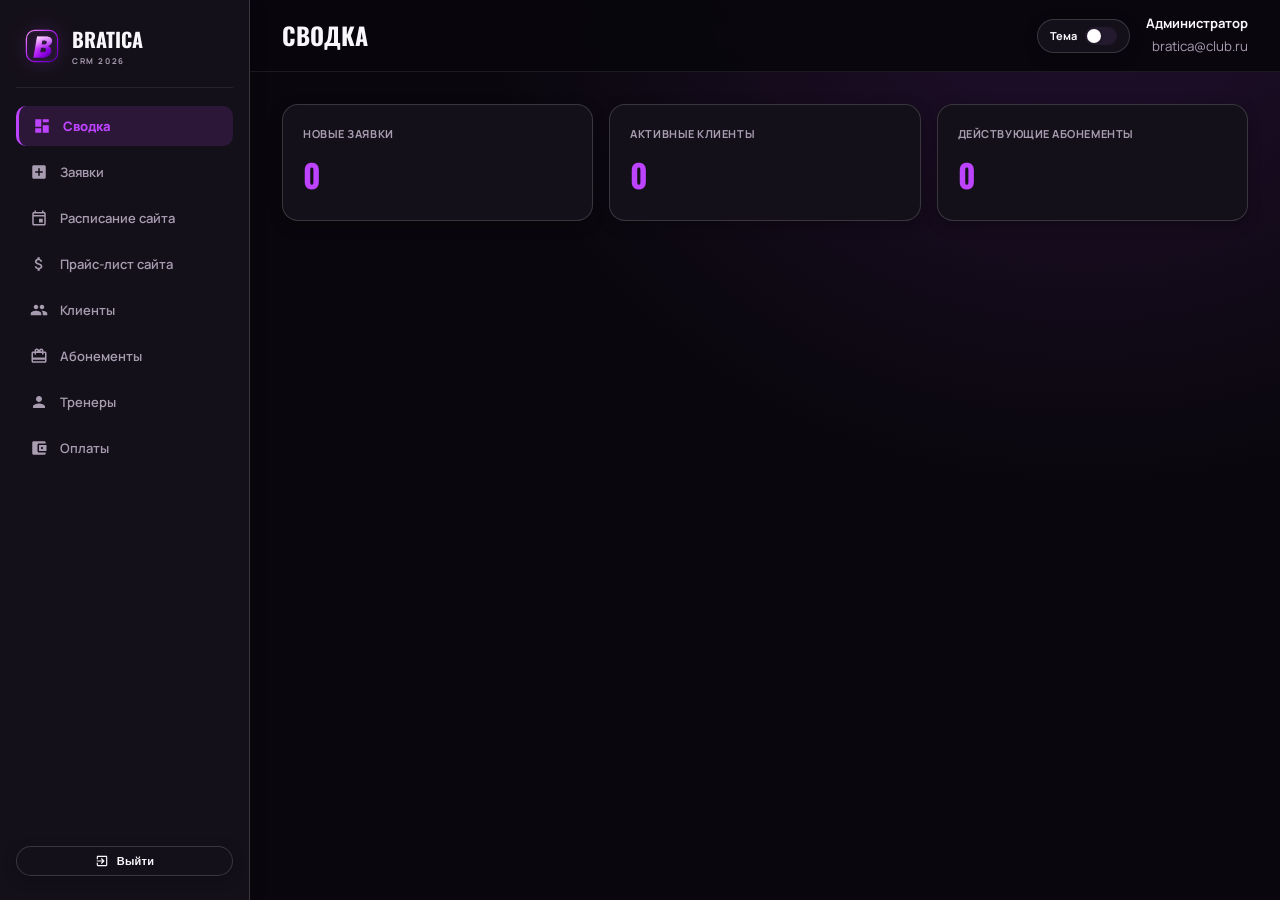
==== commit 9a6e3d16: "Update admin.html" ====
--- a/admin.html
+++ b/admin.html
@@ -33,9 +33,9 @@
 .dash-card small { font-size: 11px; color: var(--muted); font-weight: 700; text-transform: uppercase; display: block; letter-spacing: 0.05em; }
 .dash-card b { display: block; font-family: 'Oswald', sans-serif; font-size: 32px; margin-top: 8px; color: var(--accent); }
 
-/* Модальное окно редактирования */
+/* Модальное окно */
 .modal-overlay { position: fixed; inset: 0; background: rgba(0, 0, 0, 0.75); backdrop-filter: blur(6px); display: flex; align-items: center; justify-content: center; z-index: 100; padding: 20px; }
-.modal-box { background: var(--surface); border: 1px solid var(--line-strong); border-radius: var(--radius-lg); width: min(520px, 100%); max-height: 90vh; overflow-y: auto; box-shadow: var(--shadow-lg); padding: 28px; }
+.modal-box { background: var(--surface); border: 1px solid var(--line-strong); border-radius: var(--radius-lg); width: min(540px, 100%); max-height: 90vh; overflow-y: auto; box-shadow: var(--shadow-lg); padding: 28px; }
 .modal-head { display: flex; justify-content: space-between; align-items: center; margin-bottom: 20px; }
 .modal-head h3 { margin: 0; font-family: 'Oswald', sans-serif; font-size: 22px; text-transform: uppercase; color: var(--text); }
 .modal-close { background: transparent; border: 0; color: var(--muted); font-size: 24px; cursor: pointer; line-height: 1; }
@@ -44,7 +44,7 @@
 .field-group { display: grid; gap: 6px; text-align: left; }
 .field-group label { font-size: 11px; font-weight: 700; color: var(--muted); text-transform: uppercase; letter-spacing: 0.05em; }
 .field-group input, .field-group select, .field-group textarea { width: 100%; border: 1px solid var(--line-strong); background: var(--surface-2); color: var(--text); border-radius: var(--radius-sm); padding: 10px 12px; font-size: 13px; font-family: inherit; box-sizing: border-box; outline: none; }
-.field-group textarea { min-height: 70px; resize: vertical; }
+.field-group textarea { min-height: 80px; resize: vertical; }
 .field-group input:focus, .field-group select:focus, .field-group textarea:focus { border-color: var(--accent); }
 </style>
 </head>
@@ -67,6 +67,10 @@
       <svg viewBox="0 0 24 24"><path d="M19 4h-1V2h-2v2H8V2H6v2H5c-1.11 0-1.99.9-1.99 2L3 20c0 1.1.89 2 2 2h14c1.1 0 2-.9 2-2V6c0-1.1-.9-2-2-2zm0 16H5V10h14v10zm0-12H5V6h14v2zm-7 5h5v5h-5z"/></svg>
       Расписание сайта
     </button>
+    <button data-section="site_prices">
+      <svg viewBox="0 0 24 24"><path d="M11.8 10.9c-2.27-.59-3-1.2-3-2.15 0-1.09 1.01-1.85 2.7-1.85 1.78 0 2.44.85 2.5 2.1h2.21c-.07-1.72-1.12-3.3-3.21-3.81V3h-3v2.16c-1.94.42-3.5 1.68-3.5 3.61 0 2.31 1.91 3.46 4.7 4.13 2.5.6 3 1.48 3 2.41 0 .69-.49 1.79-2.7 1.79-2.06 0-2.87-.92-2.98-2.1H6.32c.12 2.19 1.76 3.42 3.68 3.83V21h3v-2.15c1.95-.37 3.5-1.5 3.5-3.55 0-2.84-2.43-3.81-4.7-4.4z"/></svg>
+      Прайс-лист сайта
+    </button>
     <button data-section="clients">
       <svg viewBox="0 0 24 24"><path d="M16 11c1.66 0 2.99-1.34 2.99-3S17.66 5 16 5c-1.66 0-3 1.34-3 3s1.34 3 3 3zm-8 0c1.66 0 2.99-1.34 2.99-3S9.66 5 8 5C6.34 5 5 6.34 5 8s1.34 3 3 3zm0 2c-2.33 0-7 1.17-7 3.5V19h14v-2.5c0-2.33-4.67-3.5-7-3.5zm8 0c-.29 0-.62.02-.97.05 1.16.84 1.97 1.97 1.97 3.45V19h6v-2.5c0-2.33-4.67-3.5-7-3.5z"/></svg>
       Клиенты
@@ -108,7 +112,7 @@
 const $=s=>document.querySelector(s);const root=document.documentElement;const themeToggle=$('#adminThemeToggle');
 function setTheme(t){root.dataset.theme=t;document.body.classList.toggle('light', t==='light');themeToggle.classList.toggle('light', t==='light');localStorage.setItem('bratica-theme', t);}
 setTheme(localStorage.getItem('bratica-theme') || 'dark');
-themeToggle.onclick=()=>setTheme(root.dataset.theme==='light'?'dark':'light');
+themeToggle.onclick=()=>setTheme(document.documentElement.dataset.theme==='light'?'dark':'light');
 
 let currentSection = 'dashboard';
 let currentDataList = [];
@@ -208,6 +212,42 @@
                 </td>
               </tr>
             `).join('') || '<tr><td colspan="5" style="text-align:center;color:var(--muted)">Занятий нет</td></tr>'}
+          </tbody>
+        </table>
+      </div>
+    `;
+  } else if(currentSection === 'site_prices') {
+    currentDataList = await api('/api/admin/site_prices') || [];
+    main.innerHTML = `
+      <div style="display:flex;justify-content:flex-end;margin-bottom:16px">
+        <button class="btn small" onclick="openCreatePrice()">+ Добавить карточку прайса</button>
+      </div>
+      <div class="table-wrap">
+        <table class="table">
+          <thead><tr><th>Заголовок</th><th>Категория</th><th>Цены (строки)</th><th style="text-align:right">Действия</th></tr></thead>
+          <tbody>
+            ${currentDataList.map(p => {
+              let rows = [];
+              try { rows = JSON.parse(p.rows_json || '[]'); } catch(e){}
+              const rowsSummary = rows.map(r=>`${r[0]}: <b>${r[1]}</b>`).join(', ');
+              return `
+                <tr>
+                  <td><b>${p.title}</b></td>
+                  <td><span style="color:var(--accent);font-size:11px">${p.kicker}</span></td>
+                  <td><small style="color:var(--muted)">${rowsSummary || '—'}</small></td>
+                  <td style="text-align:right">
+                    <div style="display:inline-flex;gap:6px">
+                      <button class="icon-btn" title="Редактировать" onclick="editPriceItem(${p.id})">
+                        <svg viewBox="0 0 24 24"><path d="M3 17.25V21h3.75L17.81 9.94l-3.75-3.75L3 17.25zM20.71 7.04c.39-.39.39-1.02 0-1.41l-2.34-2.34c-.39-.39-1.02-.39-1.41 0l-1.83 1.83 3.75 3.75 1.83-1.83z"/></svg>
+                      </button>
+                      <button class="icon-btn" title="Удалить" onclick="deletePriceItem(${p.id})">
+                        <svg viewBox="0 0 24 24"><path d="M6 19c0 1.1.9 2 2 2h8c1.1 0 2-.9 2-2V7H6v12zM19 4h-3.5l-1-1h-5l-1 1H5v2h14V4z"/></svg>
+                      </button>
+                    </div>
+                  </td>
+                </tr>
+              `;
+            }).join('') || '<tr><td colspan="4" style="text-align:center;color:var(--muted)">Прайс-лист пуст</td></tr>'}
           </tbody>
         </table>
       </div>
@@ -241,7 +281,7 @@
   }
 }
 
-// Редактирование записей (Заявки, Клиенты, Тренеры, Абонементы, Оплаты)
+// Редактирование записей
 window.editGenericItem = id => {
   const item = currentDataList.find(x => x.id === id);
   if(!item) return;
@@ -289,7 +329,63 @@
   }
 };
 
-// Редактирование расписания
+// РЕДАКТИРОВАНИЕ ПРАЙС-ЛИСТА
+window.editPriceItem = id => {
+  const p = currentDataList.find(x => x.id === id);
+  if(!p) return;
+  let rowsText = '';
+  try {
+    const rows = JSON.parse(p.rows_json || '[]');
+    rowsText = rows.map(r => `${r[0]} = ${r[1]}`).join('\n');
+  } catch(e){}
+
+  openEditModal(`Редактировать карточку прайса`, `
+    <div class="field-group"><label>Заголовок (например: Взрослое посещение)</label><input name="title" value="${p.title||''}" required></div>
+    <div class="field-group"><label>Категория (например: Единоборства · взрослые)</label><input name="kicker" value="${p.kicker||''}" required></div>
+    <div class="field-group">
+      <label>Строки цен (по одной на строку в формате: Название = Цена)</label>
+      <textarea name="raw_rows" placeholder="Разовое посещение = 400 ₽&#10;8 занятий = 2 900 ₽">${rowsText}</textarea>
+    </div>
+  `, async data => {
+    const lines = (data.raw_rows || '').split('\n').filter(l => l.trim().length > 0);
+    const rowsJson = lines.map(line => {
+      const parts = line.split('=');
+      return [parts[0] ? parts[0].trim() : '', parts[1] ? parts[1].trim() : ''];
+    });
+    delete data.raw_rows;
+    data.rows_json = JSON.stringify(rowsJson);
+    await api(`/api/admin/site_prices/${id}`, {method:'PATCH', body:JSON.stringify(data)});
+  });
+};
+
+window.openCreatePrice = () => {
+  openEditModal(`Новая карточка прайса`, `
+    <div class="field-group"><label>Заголовок (например: Детское посещение)</label><input name="title" required placeholder="Детское посещение"></div>
+    <div class="field-group"><label>Категория (например: Единоборства · дети)</label><input name="kicker" required placeholder="Единоборства · дети"></div>
+    <div class="field-group">
+      <label>Строки цен (по одной на строку: Название = Цена)</label>
+      <textarea name="raw_rows" placeholder="Разовое посещение = 400 ₽&#10;8 занятий = 2 600 ₽"></textarea>
+    </div>
+  `, async data => {
+    const lines = (data.raw_rows || '').split('\n').filter(l => l.trim().length > 0);
+    const rowsJson = lines.map(line => {
+      const parts = line.split('=');
+      return [parts[0] ? parts[0].trim() : '', parts[1] ? parts[1].trim() : ''];
+    });
+    delete data.raw_rows;
+    data.rows_json = JSON.stringify(rowsJson);
+    await api('/api/admin/site_prices', {method:'POST', body:JSON.stringify(data)});
+  });
+};
+
+window.deletePriceItem = async id => {
+  if(confirm('Удалить эту карточку из прайс-листа?')) {
+    await api(`/api/admin/site_prices/${id}`, {method: 'DELETE'});
+    loadActiveSection();
+  }
+};
+
+// РЕДАКТИРОВАНИЕ РАСПИСАНИЯ
 window.editScheduleItem = id => {
   const s = currentDataList.find(x => x.id === id);
   if(!s) return;
@@ -306,7 +402,6 @@
   `, data => api(`/api/admin/site_schedule/${id}`, {method:'PATCH', body:JSON.stringify(data)}));
 };
 
-// Добавление нового занятия
 window.openCreateSchedule = () => {
   openEditModal(`Новое занятие на сайт`, `
     <div class="field-group"><label>День недели</label>
@@ -318,7 +413,7 @@
     <div class="field-group"><label>Время конца</label><input name="end_time" required placeholder="19:00"></div>
     <div class="field-group"><label>Направление</label><input name="title" required placeholder="Тайский бокс"></div>
     <div class="field-group"><label>Группа / Примечание</label><input name="info" placeholder="4+ или Взрослые"></div>
-  `, data => api(`/api/admin/site_schedule`, {method:'POST', body:JSON.stringify(data)}));
+  `, data => api('/api/admin/site_schedule', {method:'POST', body:JSON.stringify(data)}));
 };
 
 window.deleteScheduleItem = async id => {
